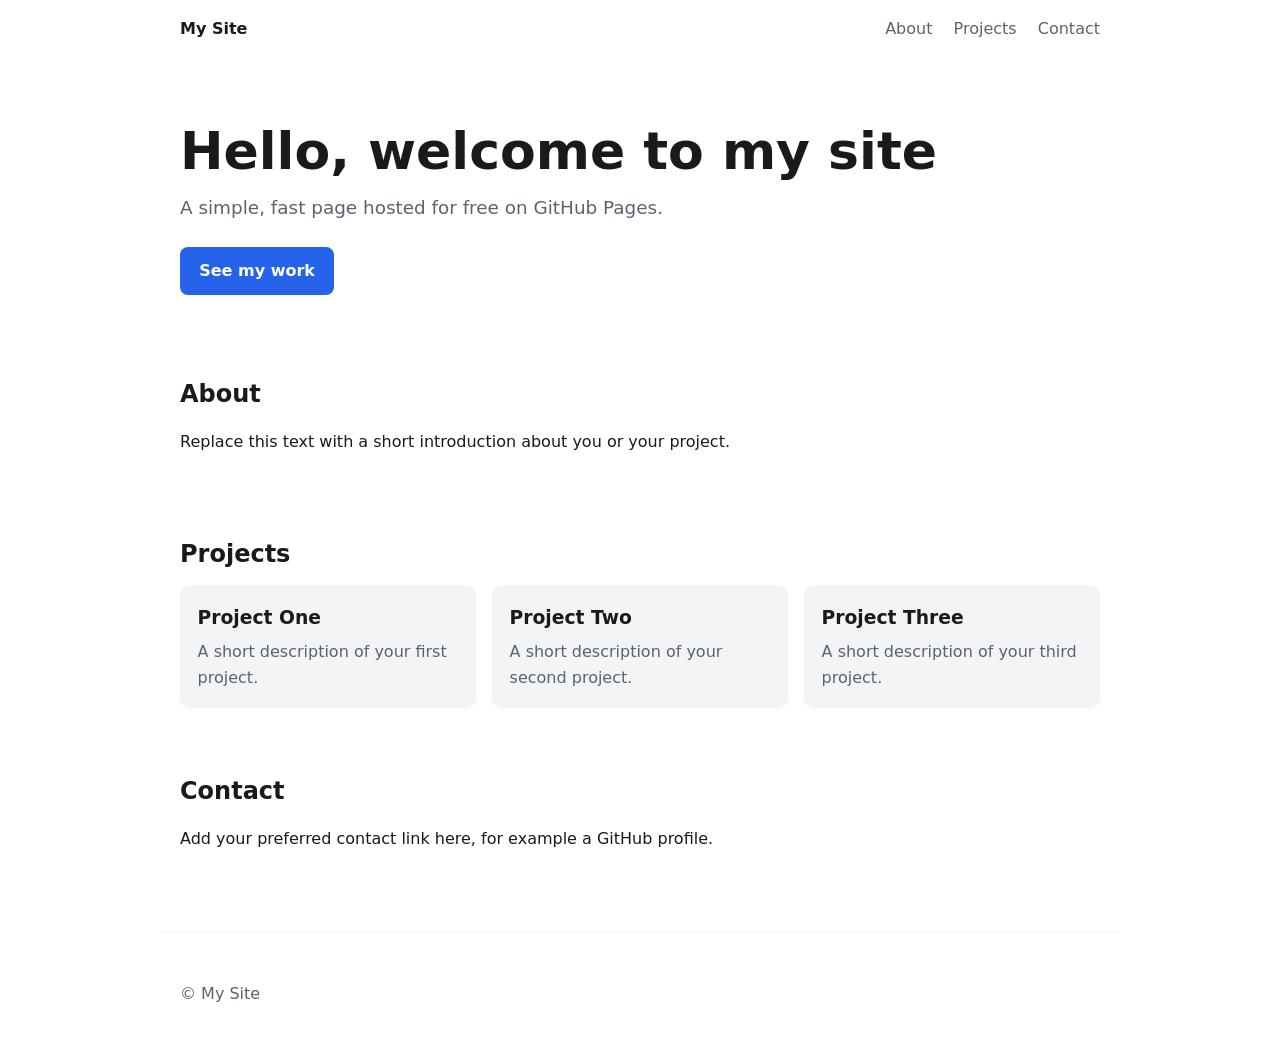
==== index.html @ 2040975a "Add simple static website with GitHub Pages deploy Co-Authored-By: Claude Sonnet 5.5 <noreply@anthro" ====
<!doctype html>
<html lang="en">
<head>
  <meta charset="utf-8">
  <meta name="viewport" content="width=device-width, initial-scale=1">
  <title>My Simple Website</title>
  <meta name="description" content="A simple website hosted on GitHub Pages.">
  <link rel="stylesheet" href="style.css">
</head>
<body>
  <header class="site-header">
    <a class="brand" href="#top">My Site</a>
    <nav>
      <a href="#about">About</a>
      <a href="#projects">Projects</a>
      <a href="#contact">Contact</a>
    </nav>
  </header>

  <main id="top">
    <section class="hero">
      <h1>Hello, welcome to my site</h1>
      <p>A simple, fast page hosted for free on GitHub Pages.</p>
      <a class="button" href="#projects">See my work</a>
    </section>

    <section id="about">
      <h2>About</h2>
      <p>Replace this text with a short introduction about you or your project.</p>
    </section>

    <section id="projects">
      <h2>Projects</h2>
      <div class="cards">
        <article class="card"><h3>Project One</h3><p>A short description of your first project.</p></article>
        <article class="card"><h3>Project Two</h3><p>A short description of your second project.</p></article>
        <article class="card"><h3>Project Three</h3><p>A short description of your third project.</p></article>
      </div>
    </section>

    <section id="contact">
      <h2>Contact</h2>
      <p>Add your preferred contact link here, for example a GitHub profile.</p>
    </section>
  </main>

  <footer class="site-footer">
    <p>&copy; <span id="year"></span> My Site</p>
  </footer>
  <script src="script.js"></script>
</body>
</html>
---- style.css ----
:root {
  --bg: #ffffff; --fg: #1a1a1a; --muted: #5c6370; --accent: #2563eb; --card: #f3f4f6;
}
@media (prefers-color-scheme: dark) {
  :root { --bg: #0f1115; --fg: #e6e6e6; --muted: #9aa3b2; --accent: #60a5fa; --card: #1a1d24; }
}
* { box-sizing: border-box; }
html { scroll-behavior: smooth; }
body {
  margin: 0; background: var(--bg); color: var(--fg);
  font: 16px/1.6 system-ui, -apple-system, "Segoe UI", Roboto, sans-serif;
}
.site-header {
  display: flex; justify-content: space-between; align-items: center;
  padding: 1rem 1.25rem; max-width: 960px; margin: 0 auto;
}
.brand { font-weight: 700; color: var(--fg); text-decoration: none; }
nav a { margin-left: 1rem; color: var(--muted); text-decoration: none; }
nav a:hover { color: var(--accent); }
main, .site-footer { max-width: 960px; margin: 0 auto; padding: 0 1.25rem; }
.hero { padding: 4rem 0 3rem; }
.hero h1 { font-size: clamp(2rem, 6vw, 3.25rem); line-height: 1.15; margin: 0 0 .75rem; }
.hero p { color: var(--muted); font-size: 1.15rem; margin: 0 0 1.5rem; }
.button {
  display: inline-block; background: var(--accent); color: #fff;
  padding: .7rem 1.2rem; border-radius: 8px; text-decoration: none; font-weight: 600;
}
section { padding: 2rem 0; }
h2 { margin: 0 0 .75rem; }
.cards { display: grid; gap: 1rem; grid-template-columns: repeat(auto-fit, minmax(220px, 1fr)); }
.card { background: var(--card); padding: 1.1rem; border-radius: 10px; }
.card h3 { margin: 0 0 .4rem; }
.card p { margin: 0; color: var(--muted); }
.site-footer { padding-top: 2rem; padding-bottom: 2rem; color: var(--muted); border-top: 1px solid var(--card); margin-top: 2rem; }
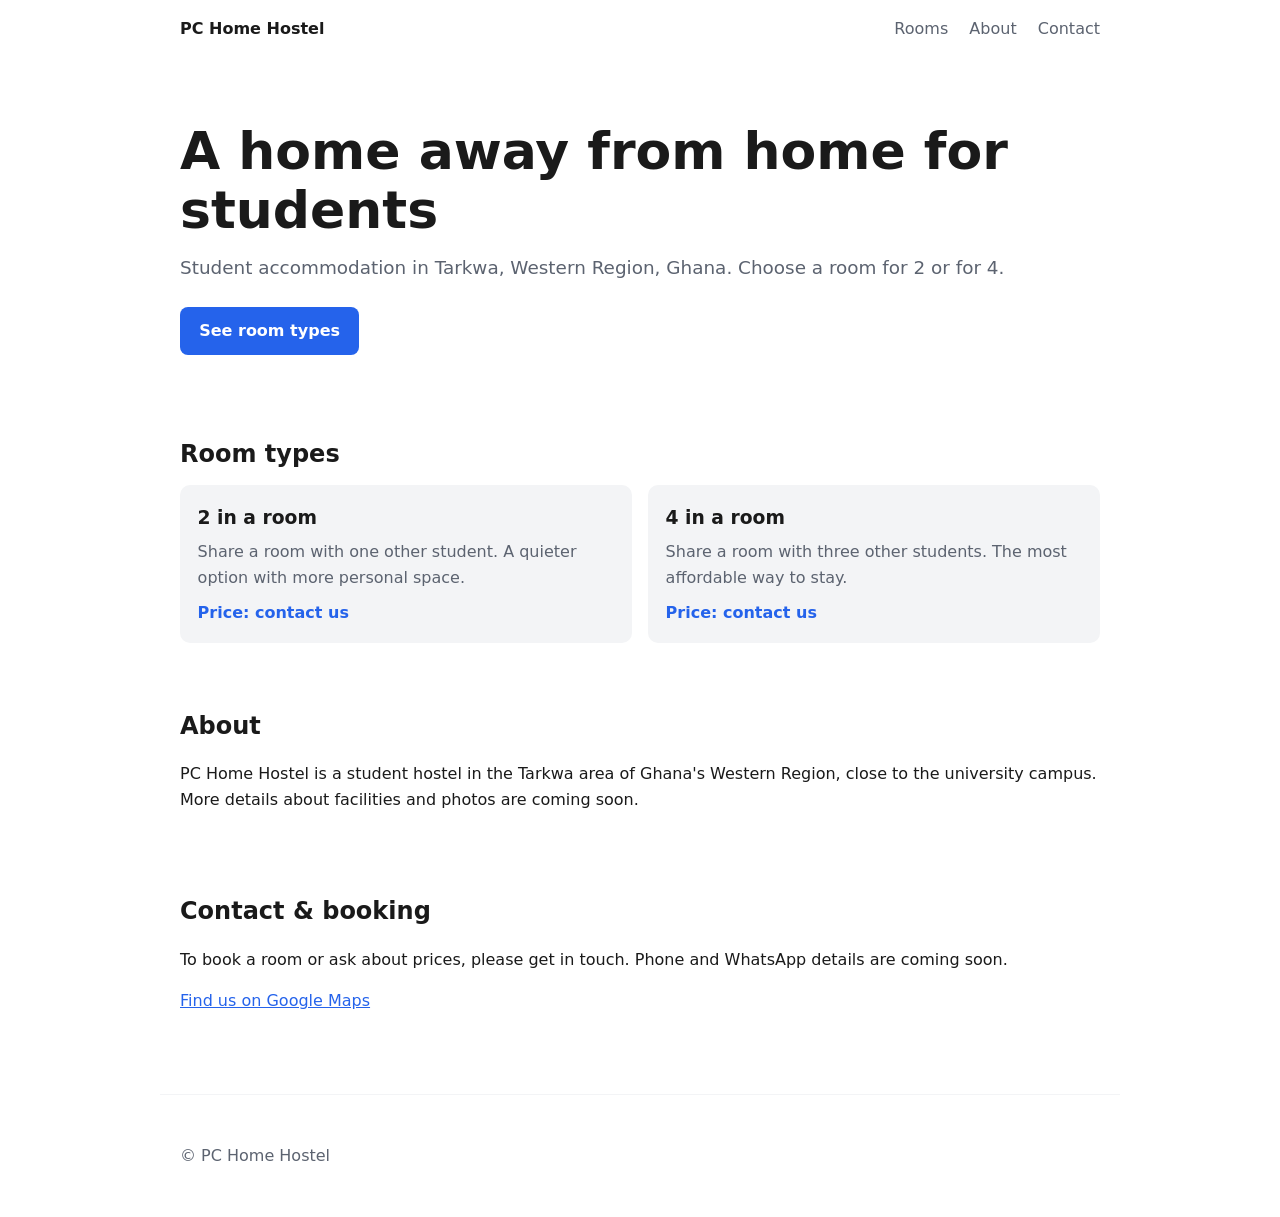
==== commit 671424da: "Make site about PC Home Hostel with 2-in-a-room and 4-in-a-room types Prices and contact details are" ====
--- a/index.html
+++ b/index.html
@@ -3,49 +3,57 @@
 <head>
   <meta charset="utf-8">
   <meta name="viewport" content="width=device-width, initial-scale=1">
-  <title>My Simple Website</title>
-  <meta name="description" content="A simple website hosted on GitHub Pages.">
+  <title>PC Home Hostel | Student Accommodation in Tarkwa</title>
+  <meta name="description" content="PC Home Hostel offers student accommodation in Tarkwa, Western Region, Ghana, with rooms for 2 or 4 students.">
   <link rel="stylesheet" href="style.css">
 </head>
 <body>
   <header class="site-header">
-    <a class="brand" href="#top">My Site</a>
+    <a class="brand" href="#top">PC Home Hostel</a>
     <nav>
+      <a href="#rooms">Rooms</a>
       <a href="#about">About</a>
-      <a href="#projects">Projects</a>
       <a href="#contact">Contact</a>
     </nav>
   </header>
 
   <main id="top">
     <section class="hero">
-      <h1>Hello, welcome to my site</h1>
-      <p>A simple, fast page hosted for free on GitHub Pages.</p>
-      <a class="button" href="#projects">See my work</a>
+      <h1>A home away from home for students</h1>
+      <p>Student accommodation in Tarkwa, Western Region, Ghana. Choose a room for 2 or for 4.</p>
+      <a class="button" href="#rooms">See room types</a>
+    </section>
+
+    <section id="rooms">
+      <h2>Room types</h2>
+      <div class="cards">
+        <article class="card">
+          <h3>2 in a room</h3>
+          <p>Share a room with one other student. A quieter option with more personal space.</p>
+          <p class="price">Price: contact us</p>
+        </article>
+        <article class="card">
+          <h3>4 in a room</h3>
+          <p>Share a room with three other students. The most affordable way to stay.</p>
+          <p class="price">Price: contact us</p>
+        </article>
+      </div>
     </section>
 
     <section id="about">
       <h2>About</h2>
-      <p>Replace this text with a short introduction about you or your project.</p>
-    </section>
-
-    <section id="projects">
-      <h2>Projects</h2>
-      <div class="cards">
-        <article class="card"><h3>Project One</h3><p>A short description of your first project.</p></article>
-        <article class="card"><h3>Project Two</h3><p>A short description of your second project.</p></article>
-        <article class="card"><h3>Project Three</h3><p>A short description of your third project.</p></article>
-      </div>
+      <p>PC Home Hostel is a student hostel in the Tarkwa area of Ghana's Western Region, close to the university campus. More details about facilities and photos are coming soon.</p>
     </section>
 
     <section id="contact">
-      <h2>Contact</h2>
-      <p>Add your preferred contact link here, for example a GitHub profile.</p>
+      <h2>Contact &amp; booking</h2>
+      <p>To book a room or ask about prices, please get in touch. Phone and WhatsApp details are coming soon.</p>
+      <p><a href="https://www.google.com/maps/search/?api=1&amp;query=PC+Home+Hostel+Tarkwa">Find us on Google Maps</a></p>
     </section>
   </main>
 
   <footer class="site-footer">
-    <p>&copy; <span id="year"></span> My Site</p>
+    <p>&copy; <span id="year"></span> PC Home Hostel</p>
   </footer>
   <script src="script.js"></script>
 </body>
--- a/style.css
+++ b/style.css
@@ -32,3 +32,8 @@
 .card h3 { margin: 0 0 .4rem; }
 .card p { margin: 0; color: var(--muted); }
 .site-footer { padding-top: 2rem; padding-bottom: 2rem; color: var(--muted); border-top: 1px solid var(--card); margin-top: 2rem; }
+.price { margin-top: .6rem !important; font-weight: 600; color: var(--accent) !important; }
+a { color: var(--accent); }
+.button, .brand, nav a { color: inherit; }
+.button { color: #fff; }
+nav a { color: var(--muted); }
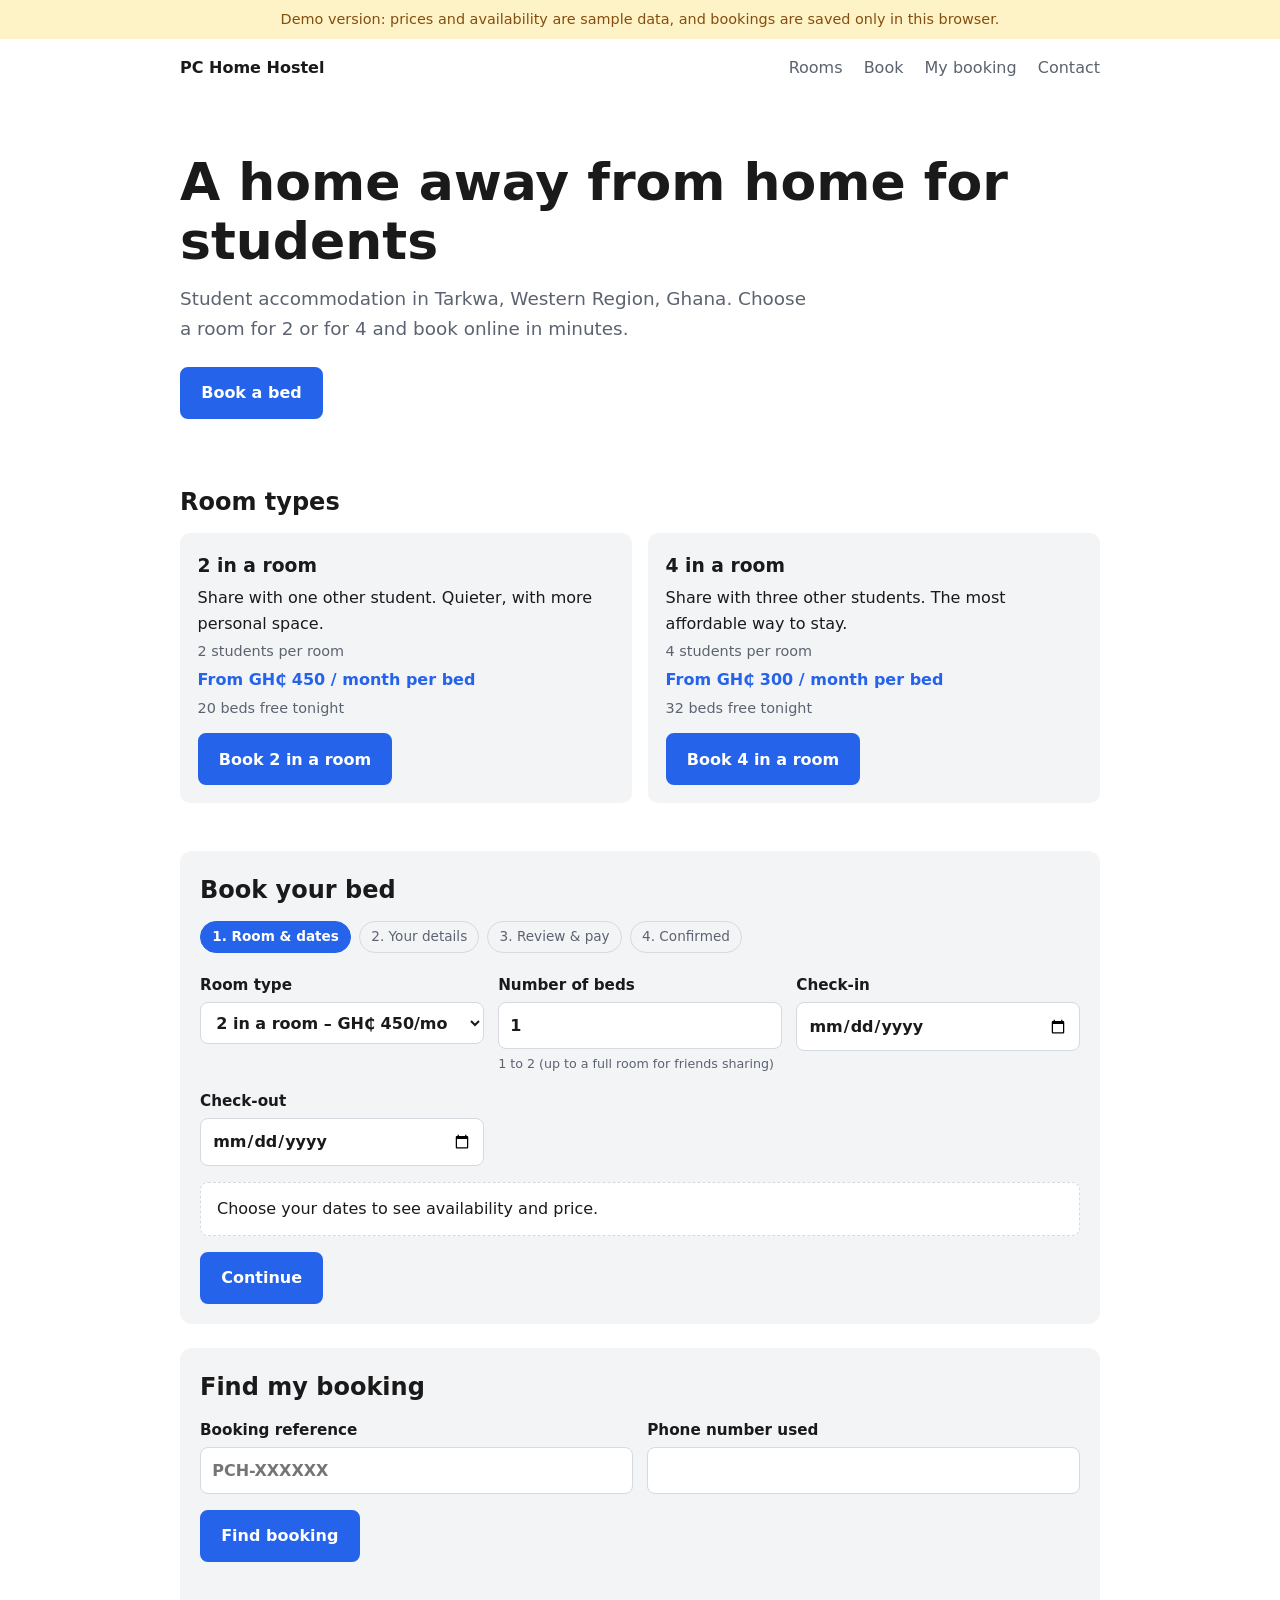
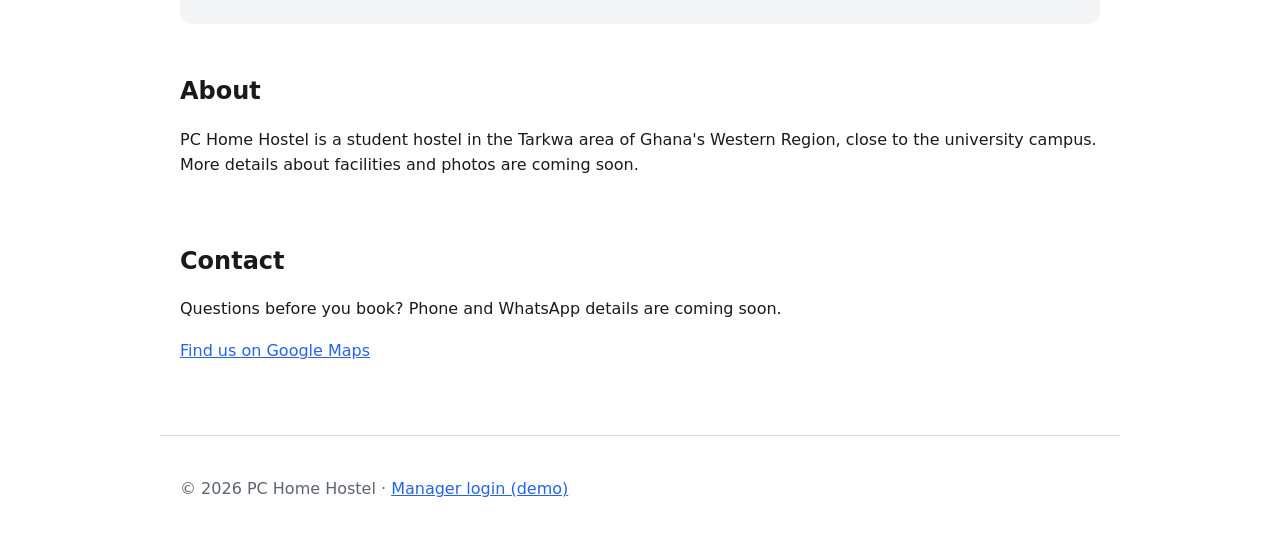
==== commit 07c6a20f: "Add working booking demo: availability, quotes, simulated deposit, lookup and manager page Co-Author" ====
--- a/index.html
+++ b/index.html
@@ -4,15 +4,18 @@
   <meta charset="utf-8">
   <meta name="viewport" content="width=device-width, initial-scale=1">
   <title>PC Home Hostel | Student Accommodation in Tarkwa</title>
-  <meta name="description" content="PC Home Hostel offers student accommodation in Tarkwa, Western Region, Ghana, with rooms for 2 or 4 students.">
+  <meta name="description" content="Book a bed at PC Home Hostel, student accommodation in Tarkwa, Western Region, Ghana. Rooms for 2 or 4 students.">
   <link rel="stylesheet" href="style.css">
 </head>
 <body>
+  <div class="demo-banner" role="note">Demo version: prices and availability are sample data, and bookings are saved only in this browser.</div>
+
   <header class="site-header">
     <a class="brand" href="#top">PC Home Hostel</a>
-    <nav>
+    <nav aria-label="Main">
       <a href="#rooms">Rooms</a>
-      <a href="#about">About</a>
+      <a href="#book">Book</a>
+      <a href="#lookup">My booking</a>
       <a href="#contact">Contact</a>
     </nav>
   </header>
@@ -20,24 +23,116 @@
   <main id="top">
     <section class="hero">
       <h1>A home away from home for students</h1>
-      <p>Student accommodation in Tarkwa, Western Region, Ghana. Choose a room for 2 or for 4.</p>
-      <a class="button" href="#rooms">See room types</a>
+      <p>Student accommodation in Tarkwa, Western Region, Ghana. Choose a room for 2 or for 4 and book online in minutes.</p>
+      <a class="button" href="#book">Book a bed</a>
     </section>
 
     <section id="rooms">
       <h2>Room types</h2>
-      <div class="cards">
-        <article class="card">
-          <h3>2 in a room</h3>
-          <p>Share a room with one other student. A quieter option with more personal space.</p>
-          <p class="price">Price: contact us</p>
-        </article>
-        <article class="card">
-          <h3>4 in a room</h3>
-          <p>Share a room with three other students. The most affordable way to stay.</p>
-          <p class="price">Price: contact us</p>
-        </article>
+      <div class="cards" id="room-cards"></div>
+    </section>
+
+    <section id="book" class="panel">
+      <h2>Book your bed</h2>
+      <ol class="steps" id="steps" aria-label="Booking steps">
+        <li>Room &amp; dates</li><li>Your details</li><li>Review &amp; pay</li><li>Confirmed</li>
+      </ol>
+
+      <!-- Step 1 -->
+      <form id="step1" class="step" novalidate>
+        <div class="grid">
+          <label>Room type
+            <select id="type" required></select>
+          </label>
+          <label>Number of beds
+            <input id="beds" type="number" min="1" max="2" value="1" inputmode="numeric" required>
+            <small id="beds-help"></small>
+          </label>
+          <label>Check-in
+            <input id="checkin" type="date" required>
+          </label>
+          <label>Check-out
+            <input id="checkout" type="date" required>
+          </label>
+        </div>
+        <div id="quote" class="quote" aria-live="polite">Choose your dates to see availability and price.</div>
+        <button class="button" id="to-details" type="submit">Continue</button>
+      </form>
+
+      <!-- Step 2 -->
+      <form id="step2" class="step" hidden novalidate>
+        <div class="grid">
+          <label>Full name
+            <input id="name" type="text" autocomplete="name" required>
+          </label>
+          <label>Phone / WhatsApp
+            <input id="phone" type="tel" autocomplete="tel" placeholder="024 000 0000" required>
+          </label>
+          <label>Email
+            <input id="email" type="email" autocomplete="email" required>
+          </label>
+          <label>Notes (optional)
+            <input id="notes" type="text" maxlength="200" placeholder="Anything we should know?">
+          </label>
+        </div>
+        <p class="error" id="err2" role="alert"></p>
+        <div class="actions">
+          <button class="button ghost" type="button" data-back="1">Back</button>
+          <button class="button" type="submit">Continue</button>
+        </div>
+      </form>
+
+      <!-- Step 3 -->
+      <form id="step3" class="step" hidden novalidate>
+        <div id="review"></div>
+        <fieldset class="pay">
+          <legend>How would you like to secure your bed?</legend>
+          <label class="radio"><input type="radio" name="pay" value="now" checked> Pay the deposit now with mobile money (simulated)</label>
+          <label class="radio"><input type="radio" name="pay" value="later"> Reserve now and pay on arrival</label>
+          <div id="momo" class="grid">
+            <label>Network
+              <select id="network"><option>MTN MoMo</option><option>Telecel Cash</option><option>AirtelTigo Money</option></select>
+            </label>
+            <label>Mobile money number
+              <input id="momo-number" type="tel" placeholder="024 000 0000">
+            </label>
+          </div>
+        </fieldset>
+        <p class="error" id="err3" role="alert"></p>
+        <div class="actions">
+          <button class="button ghost" type="button" data-back="2">Back</button>
+          <button class="button" id="confirm" type="submit">Confirm booking</button>
+        </div>
+      </form>
+
+      <!-- Step 4 -->
+      <div id="step4" class="step" hidden>
+        <h3 id="done-title" tabindex="-1">Booking received</h3>
+        <p class="ref">Your reference: <strong id="done-ref"></strong></p>
+        <div id="done-summary"></div>
+        <p class="note">Keep your reference and phone number. You can look up or cancel your booking below.</p>
+        <div class="actions">
+          <button class="button" type="button" id="print">Print / save</button>
+          <button class="button ghost" type="button" id="again">Make another booking</button>
+        </div>
       </div>
+    </section>
+
+    <section id="lookup" class="panel">
+      <h2>Find my booking</h2>
+      <form id="lookup-form" novalidate>
+        <div class="grid">
+          <label>Booking reference
+            <input id="l-ref" type="text" placeholder="PCH-XXXXXX" autocapitalize="characters" required>
+          </label>
+          <label>Phone number used
+            <input id="l-phone" type="tel" required>
+          </label>
+        </div>
+        <button class="button" type="submit">Find booking</button>
+      </form>
+      <p class="error" id="l-err" role="alert"></p>
+      <div id="l-result"></div>
     </section>
 
     <section id="about">
@@ -46,15 +141,16 @@
     </section>
 
     <section id="contact">
-      <h2>Contact &amp; booking</h2>
-      <p>To book a room or ask about prices, please get in touch. Phone and WhatsApp details are coming soon.</p>
+      <h2>Contact</h2>
+      <p>Questions before you book? Phone and WhatsApp details are coming soon.</p>
       <p><a href="https://www.google.com/maps/search/?api=1&amp;query=PC+Home+Hostel+Tarkwa">Find us on Google Maps</a></p>
     </section>
   </main>
 
   <footer class="site-footer">
-    <p>&copy; <span id="year"></span> PC Home Hostel</p>
+    <p>&copy; <span id="year"></span> PC Home Hostel &middot; <a href="admin.html">Manager login (demo)</a></p>
   </footer>
+  <script src="store.js"></script>
   <script src="script.js"></script>
 </body>
 </html>
--- a/style.css
+++ b/style.css
@@ -1,39 +1,88 @@
 :root {
-  --bg: #ffffff; --fg: #1a1a1a; --muted: #5c6370; --accent: #2563eb; --card: #f3f4f6;
+  --bg: #ffffff; --fg: #1a1a1a; --muted: #5c6370; --accent: #2563eb; --accent-fg: #ffffff; --card: #f3f4f6; --line: #d6d9df;
+  --good: #166534; --good-bg: #dcfce7; --bad: #991b1b; --bad-bg: #fee2e2; --warn: #854d0e; --warn-bg: #fef3c7;
 }
 @media (prefers-color-scheme: dark) {
-  :root { --bg: #0f1115; --fg: #e6e6e6; --muted: #9aa3b2; --accent: #60a5fa; --card: #1a1d24; }
+  :root { --bg: #0f1115; --fg: #e6e6e6; --muted: #9aa3b2; --accent: #60a5fa; --accent-fg: #0b0d12; --card: #1a1d24; --line: #2c313c;
+    --good: #86efac; --good-bg: #12301d; --bad: #fca5a5; --bad-bg: #3a1616; --warn: #fde68a; --warn-bg: #3a2f10; }
 }
 * { box-sizing: border-box; }
+[hidden] { display: none !important; }
 html { scroll-behavior: smooth; }
-body {
-  margin: 0; background: var(--bg); color: var(--fg);
-  font: 16px/1.6 system-ui, -apple-system, "Segoe UI", Roboto, sans-serif;
-}
-.site-header {
-  display: flex; justify-content: space-between; align-items: center;
-  padding: 1rem 1.25rem; max-width: 960px; margin: 0 auto;
-}
+body { margin: 0; background: var(--bg); color: var(--fg); font: 16px/1.6 system-ui, -apple-system, "Segoe UI", Roboto, sans-serif; }
+a { color: var(--accent); }
+:focus-visible { outline: 3px solid var(--accent); outline-offset: 2px; }
+.demo-banner { background: var(--warn-bg); color: var(--warn); text-align: center; padding: .5rem 1rem; font-size: .9rem; }
+.site-header { display: flex; justify-content: space-between; align-items: center; flex-wrap: wrap; gap: .5rem; padding: 1rem 1.25rem; max-width: 960px; margin: 0 auto; }
 .brand { font-weight: 700; color: var(--fg); text-decoration: none; }
 nav a { margin-left: 1rem; color: var(--muted); text-decoration: none; }
 nav a:hover { color: var(--accent); }
 main, .site-footer { max-width: 960px; margin: 0 auto; padding: 0 1.25rem; }
-.hero { padding: 4rem 0 3rem; }
+.hero { padding: 3.5rem 0 2.5rem; }
 .hero h1 { font-size: clamp(2rem, 6vw, 3.25rem); line-height: 1.15; margin: 0 0 .75rem; }
-.hero p { color: var(--muted); font-size: 1.15rem; margin: 0 0 1.5rem; }
-.button {
-  display: inline-block; background: var(--accent); color: #fff;
-  padding: .7rem 1.2rem; border-radius: 8px; text-decoration: none; font-weight: 600;
+.hero p { color: var(--muted); font-size: 1.15rem; margin: 0 0 1.5rem; max-width: 40rem; }
+section { padding: 1.5rem 0; }
+h2 { margin: 0 0 .75rem; }
+.button { display: inline-block; background: var(--accent); color: var(--accent-fg); border: 2px solid var(--accent); padding: .7rem 1.2rem; border-radius: 8px; text-decoration: none; font: inherit; font-weight: 600; cursor: pointer; }
+.button:disabled { opacity: .6; cursor: progress; }
+.button.ghost { background: transparent; color: var(--accent); }
+.button.danger { background: var(--bad-bg); color: var(--bad); border-color: var(--bad); }
+.cards { display: grid; gap: 1rem; grid-template-columns: repeat(auto-fit, minmax(230px, 1fr)); }
+.card { background: var(--card); padding: 1.1rem; border-radius: 10px; display: flex; flex-direction: column; gap: .25rem; align-items: flex-start; }
+.card h3 { margin: 0; }
+.card p { margin: 0; }
+.card .button { margin-top: .6rem; }
+.meta { color: var(--muted); font-size: .9rem; }
+.price { font-weight: 600; color: var(--accent); }
+.big { font-size: 1.6rem; font-weight: 700; }
+.panel { background: var(--card); border-radius: 12px; padding: 1.25rem; margin: 1.5rem 0; }
+.steps { list-style: none; display: flex; gap: .5rem; padding: 0; margin: 0 0 1.25rem; flex-wrap: wrap; counter-reset: s; }
+.steps li { counter-increment: s; font-size: .85rem; color: var(--muted); padding: .25rem .7rem; border: 1px solid var(--line); border-radius: 999px; }
+.steps li::before { content: counter(s) ". "; }
+.steps li.current { color: var(--accent-fg); background: var(--accent); border-color: var(--accent); font-weight: 600; }
+.steps li.done { color: var(--good); border-color: var(--good); }
+.grid { display: grid; gap: .9rem; grid-template-columns: repeat(auto-fit, minmax(220px, 1fr)); margin-bottom: 1rem; }
+label { display: flex; flex-direction: column; gap: .3rem; font-weight: 600; font-size: .95rem; }
+label small { font-weight: 400; color: var(--muted); }
+input, select { font: inherit; font-size: 16px; padding: .6rem .7rem; border: 1px solid var(--line); border-radius: 8px; background: var(--bg); color: var(--fg); width: 100%; }
+fieldset { border: 1px solid var(--line); border-radius: 10px; margin: 1rem 0; padding: .9rem 1rem; }
+legend { font-weight: 600; padding: 0 .4rem; }
+label.radio { flex-direction: row; align-items: center; gap: .6rem; font-weight: 400; padding: .3rem 0; }
+label.radio input { width: auto; }
+.quote { padding: .8rem 1rem; border-radius: 8px; background: var(--bg); border: 1px dashed var(--line); margin-bottom: 1rem; }
+.quote.good { border: 1px solid var(--good); background: var(--good-bg); color: var(--good); }
+.quote.bad { border: 1px solid var(--bad); background: var(--bad-bg); color: var(--bad); }
+.error { color: var(--bad); min-height: 1.4em; margin: .25rem 0 .75rem; font-weight: 600; }
+.actions { display: flex; gap: .75rem; flex-wrap: wrap; }
+.note { color: var(--muted); }
+.ref { font-size: 1.2rem; }
+.ref strong { font-family: ui-monospace, Menlo, Consolas, monospace; letter-spacing: .05em; }
+.summary { display: grid; grid-template-columns: max-content 1fr; gap: .35rem 1.25rem; margin: .75rem 0 1rem; }
+.summary dt { color: var(--muted); }
+.summary dd { margin: 0; font-weight: 600; overflow-wrap: anywhere; }
+#l-result { margin-top: 1rem; }
+.site-footer { padding-top: 1.5rem; padding-bottom: 2rem; color: var(--muted); border-top: 1px solid var(--line); margin-top: 2rem; }
+/* admin */
+.admin-title { margin: .5rem 0 1rem; }
+.stats .card { align-items: flex-start; }
+.toolbar { display: flex; gap: 1rem; align-items: flex-end; flex-wrap: wrap; margin-bottom: 1rem; }
+.toolbar label { min-width: 160px; }
+.table-wrap { overflow-x: auto; }
+table { border-collapse: collapse; width: 100%; font-size: .92rem; }
+th, td { text-align: left; padding: .55rem .6rem; border-bottom: 1px solid var(--line); vertical-align: top; }
+th { color: var(--muted); font-weight: 600; white-space: nowrap; }
+.badge { display: inline-block; padding: .1rem .55rem; border-radius: 999px; font-size: .8rem; font-weight: 700; }
+.badge.confirmed { background: var(--good-bg); color: var(--good); }
+.badge.pending { background: var(--warn-bg); color: var(--warn); }
+.badge.cancelled { background: var(--bad-bg); color: var(--bad); }
+.row-actions { display: flex; gap: .35rem; flex-wrap: wrap; }
+.mini { font: inherit; font-size: .8rem; padding: .25rem .55rem; border-radius: 6px; border: 1px solid var(--line); background: var(--bg); color: var(--fg); cursor: pointer; }
+.mini.danger { color: var(--bad); border-color: var(--bad); }
+.room-set { margin-top: 0; }
+@media (max-width: 640px) {
+  .summary { grid-template-columns: 1fr; gap: 0; } .summary dd { margin-bottom: .5rem; }
+  table, thead, tbody, tr, td { display: block; } thead { position: absolute; left: -9999px; }
+  tr { border: 1px solid var(--line); border-radius: 10px; margin-bottom: .75rem; padding: .4rem .6rem; background: var(--bg); }
+  td { border: 0; padding: .25rem 0; } td::before { content: attr(data-label) ": "; color: var(--muted); font-weight: 600; }
 }
-section { padding: 2rem 0; }
-h2 { margin: 0 0 .75rem; }
-.cards { display: grid; gap: 1rem; grid-template-columns: repeat(auto-fit, minmax(220px, 1fr)); }
-.card { background: var(--card); padding: 1.1rem; border-radius: 10px; }
-.card h3 { margin: 0 0 .4rem; }
-.card p { margin: 0; color: var(--muted); }
-.site-footer { padding-top: 2rem; padding-bottom: 2rem; color: var(--muted); border-top: 1px solid var(--card); margin-top: 2rem; }
-.price { margin-top: .6rem !important; font-weight: 600; color: var(--accent) !important; }
-a { color: var(--accent); }
-.button, .brand, nav a { color: inherit; }
-.button { color: #fff; }
-nav a { color: var(--muted); }
+@media print { .demo-banner, .site-header, .site-footer, .actions, #rooms, #lookup, #about, #contact, .steps, .hero { display: none !important; } }
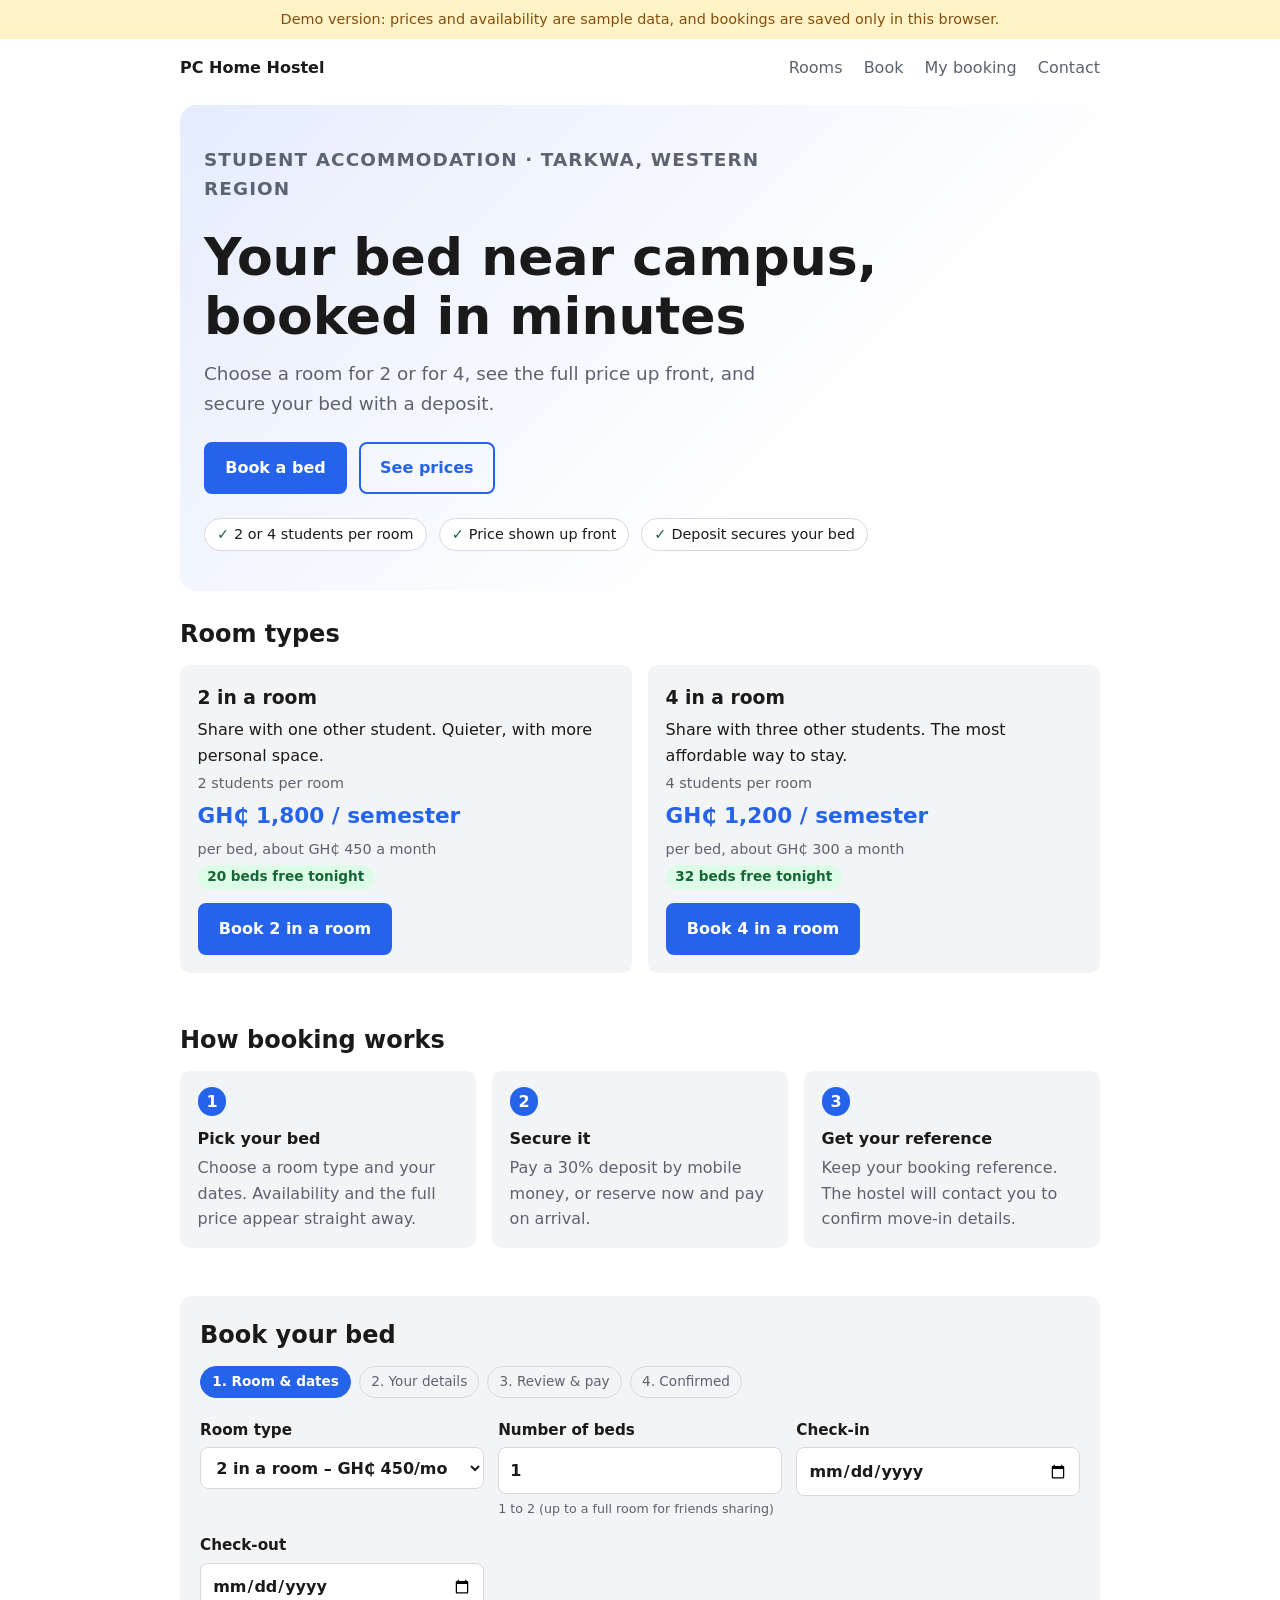
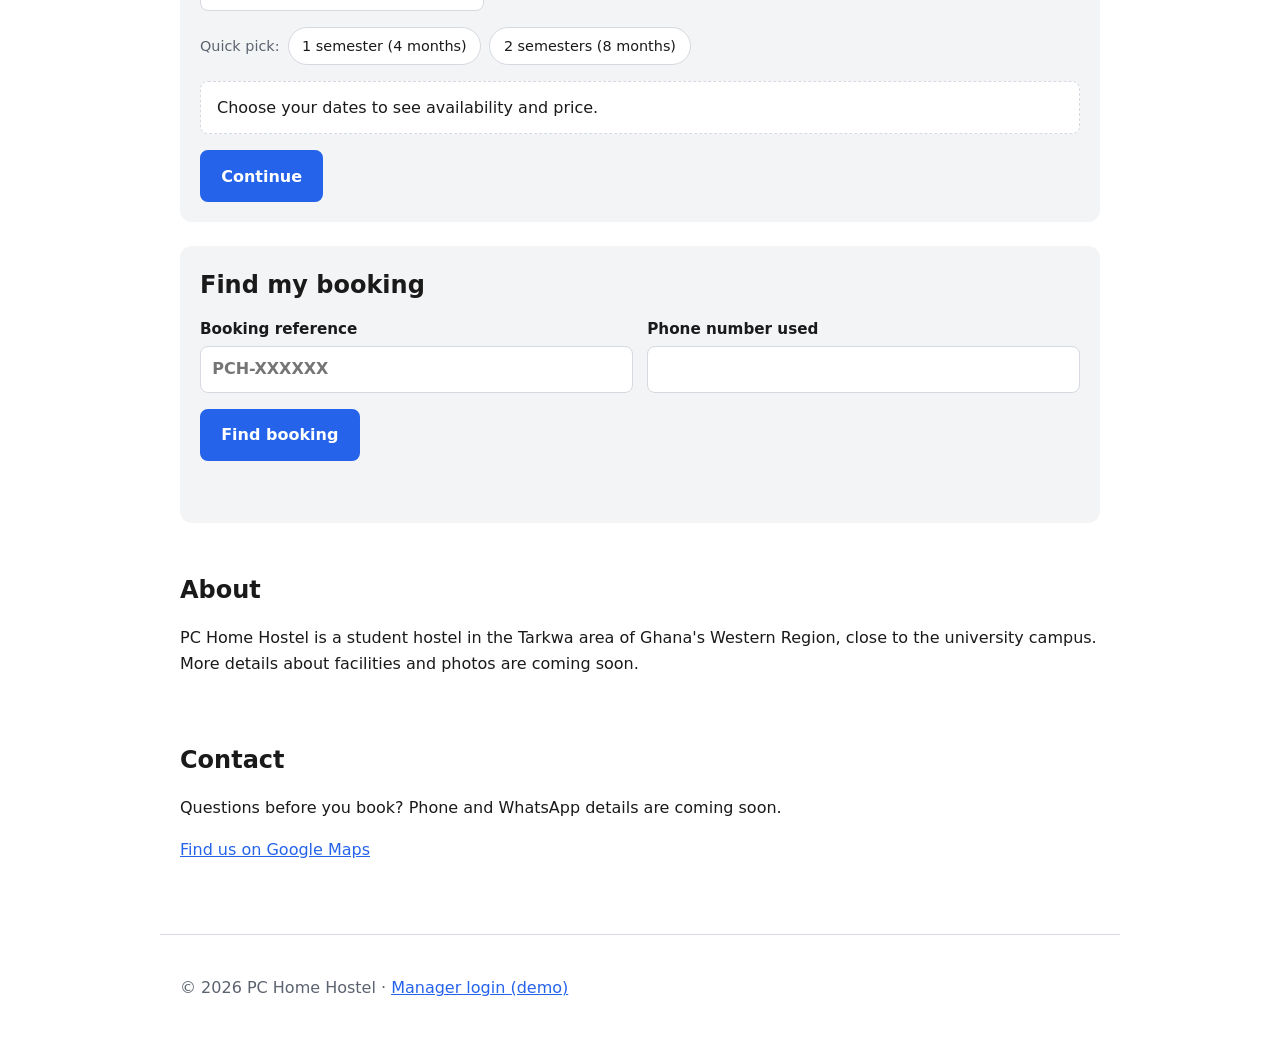
==== commit f3574e7f: "Show per-semester prices, add quick-pick stay lengths, how-it-works section and mobile Book bar Co-A" ====
--- a/index.html
+++ b/index.html
@@ -22,14 +22,32 @@
 
   <main id="top">
     <section class="hero">
-      <h1>A home away from home for students</h1>
-      <p>Student accommodation in Tarkwa, Western Region, Ghana. Choose a room for 2 or for 4 and book online in minutes.</p>
-      <a class="button" href="#book">Book a bed</a>
+      <p class="eyebrow">Student accommodation &middot; Tarkwa, Western Region</p>
+      <h1>Your bed near campus, booked in minutes</h1>
+      <p class="lead">Choose a room for 2 or for 4, see the full price up front, and secure your bed with a deposit.</p>
+      <div class="actions">
+        <a class="button" href="#book">Book a bed</a>
+        <a class="button ghost" href="#rooms">See prices</a>
+      </div>
+      <ul class="facts">
+        <li>2 or 4 students per room</li>
+        <li>Price shown up front</li>
+        <li>Deposit secures your bed</li>
+      </ul>
     </section>
 
     <section id="rooms">
       <h2>Room types</h2>
       <div class="cards" id="room-cards"></div>
+    </section>
+
+    <section id="how">
+      <h2>How booking works</h2>
+      <ol class="how">
+        <li><strong>Pick your bed</strong><span>Choose a room type and your dates. Availability and the full price appear straight away.</span></li>
+        <li><strong>Secure it</strong><span>Pay a 30% deposit by mobile money, or reserve now and pay on arrival.</span></li>
+        <li><strong>Get your reference</strong><span>Keep your booking reference. The hostel will contact you to confirm move-in details.</span></li>
+      </ol>
     </section>
 
     <section id="book" class="panel">
@@ -54,6 +72,11 @@
           <label>Check-out
             <input id="checkout" type="date" required>
           </label>
+        </div>
+        <div class="chips" role="group" aria-label="Quick stay length">
+          <span class="chips-label">Quick pick:</span>
+          <button type="button" class="chip" data-months="4" aria-pressed="false">1 semester (4 months)</button>
+          <button type="button" class="chip" data-months="8" aria-pressed="false">2 semesters (8 months)</button>
         </div>
         <div id="quote" class="quote" aria-live="polite">Choose your dates to see availability and price.</div>
         <button class="button" id="to-details" type="submit">Continue</button>
@@ -150,6 +173,7 @@
   <footer class="site-footer">
     <p>&copy; <span id="year"></span> PC Home Hostel &middot; <a href="admin.html">Manager login (demo)</a></p>
   </footer>
+  <a class="button sticky-cta" id="sticky" href="#book">Book a bed</a>
   <script src="store.js"></script>
   <script src="script.js"></script>
 </body>
--- a/style.css
+++ b/style.css
@@ -86,3 +86,30 @@
   td { border: 0; padding: .25rem 0; } td::before { content: attr(data-label) ": "; color: var(--muted); font-weight: 600; }
 }
 @media print { .demo-banner, .site-header, .site-footer, .actions, #rooms, #lookup, #about, #contact, .steps, .hero { display: none !important; } }
+
+/* design refresh: hero, how-it-works, chips, sticky CTA */
+.hero { background: linear-gradient(135deg, color-mix(in srgb, var(--accent) 12%, var(--bg)), var(--bg) 70%); border-radius: 16px; padding: 2.5rem 1.5rem; margin-top: .5rem; }
+.eyebrow { margin: 0 0 .5rem; font-size: .85rem; font-weight: 700; letter-spacing: .06em; text-transform: uppercase; color: var(--accent); }
+.hero .lead { color: var(--muted); font-size: 1.15rem; margin: 0 0 1.5rem; max-width: 36rem; }
+.facts { list-style: none; display: flex; flex-wrap: wrap; gap: .5rem .75rem; padding: 0; margin: 1.5rem 0 0; }
+.facts li { font-size: .9rem; padding: .25rem .75rem; border: 1px solid var(--line); border-radius: 999px; background: var(--bg); }
+.facts li::before { content: "\2713  "; color: var(--good); font-weight: 700; }
+.pill { display: inline-block; padding: .1rem .6rem; border-radius: 999px; background: var(--good-bg); color: var(--good); font-size: .85rem; font-weight: 600; }
+.card .price { font-size: 1.35rem; }
+.how { list-style: none; counter-reset: h; display: grid; gap: 1rem; grid-template-columns: repeat(auto-fit, minmax(220px, 1fr)); padding: 0; margin: 0; }
+.how li { counter-increment: h; background: var(--card); border-radius: 10px; padding: 1rem 1.1rem; display: flex; flex-direction: column; gap: .25rem; }
+.how li::before { content: counter(h); width: 1.8rem; height: 1.8rem; display: grid; place-items: center; border-radius: 50%; background: var(--accent); color: var(--accent-fg); font-weight: 700; margin-bottom: .35rem; }
+.how span { color: var(--muted); }
+.chips { display: flex; flex-wrap: wrap; align-items: center; gap: .5rem; margin-bottom: 1rem; }
+.chips-label { color: var(--muted); font-size: .9rem; }
+.chip { font: inherit; font-size: .9rem; padding: .4rem .85rem; border-radius: 999px; border: 1px solid var(--line); background: var(--bg); color: var(--fg); cursor: pointer; }
+.chip[aria-pressed="true"] { background: var(--accent); color: var(--accent-fg); border-color: var(--accent); font-weight: 600; }
+.sticky-cta { display: none; }
+@media (max-width: 640px) {
+  body:not(.admin) { padding-bottom: 4.5rem; }
+  .sticky-cta { display: block; position: fixed; left: 1rem; right: 1rem; bottom: 1rem; text-align: center; z-index: 10; box-shadow: 0 6px 20px rgba(0,0,0,.25); transition: opacity .2s, transform .2s; }
+  .sticky-cta.hide { opacity: 0; pointer-events: none; transform: translateY(1rem); }
+  .hero { padding: 1.75rem 1.1rem; }
+}
+@media (prefers-reduced-motion: reduce) { html { scroll-behavior: auto; } .sticky-cta { transition: none; } }
+@media print { .sticky-cta { display: none !important; } }
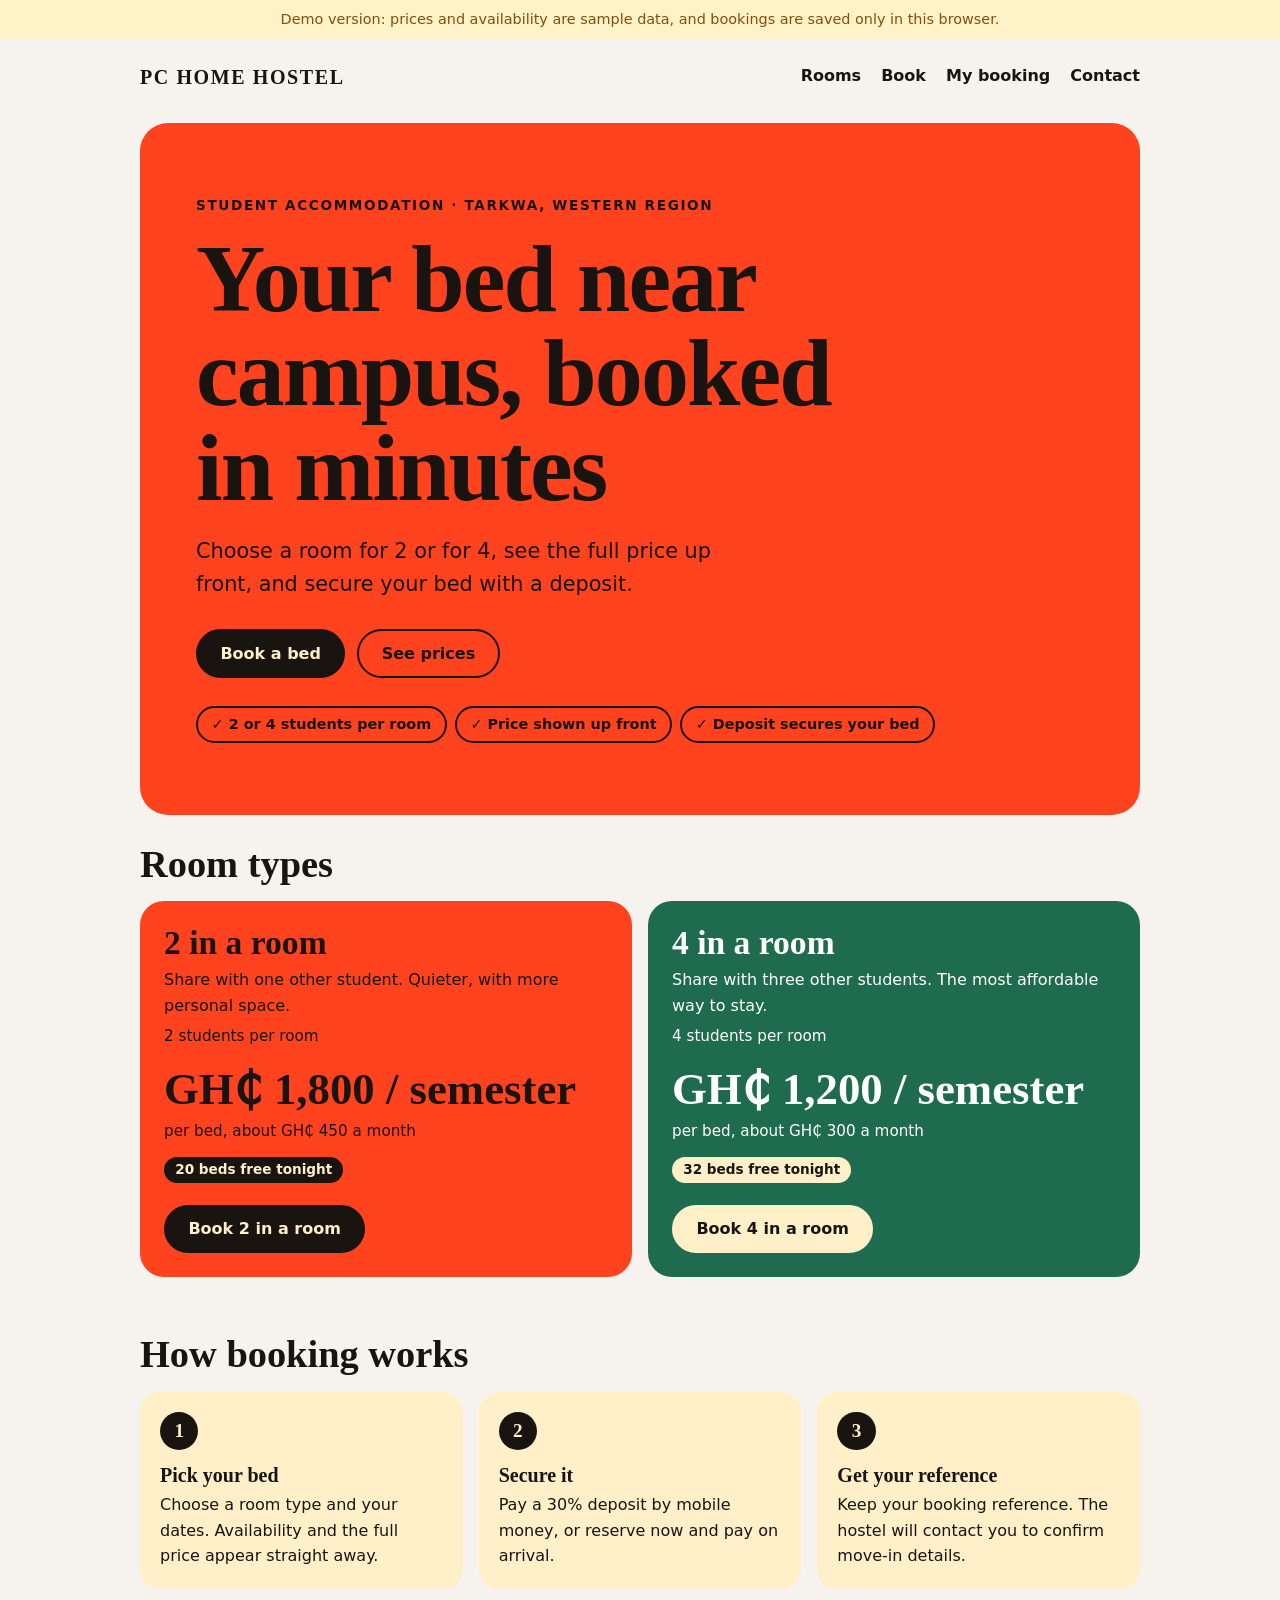
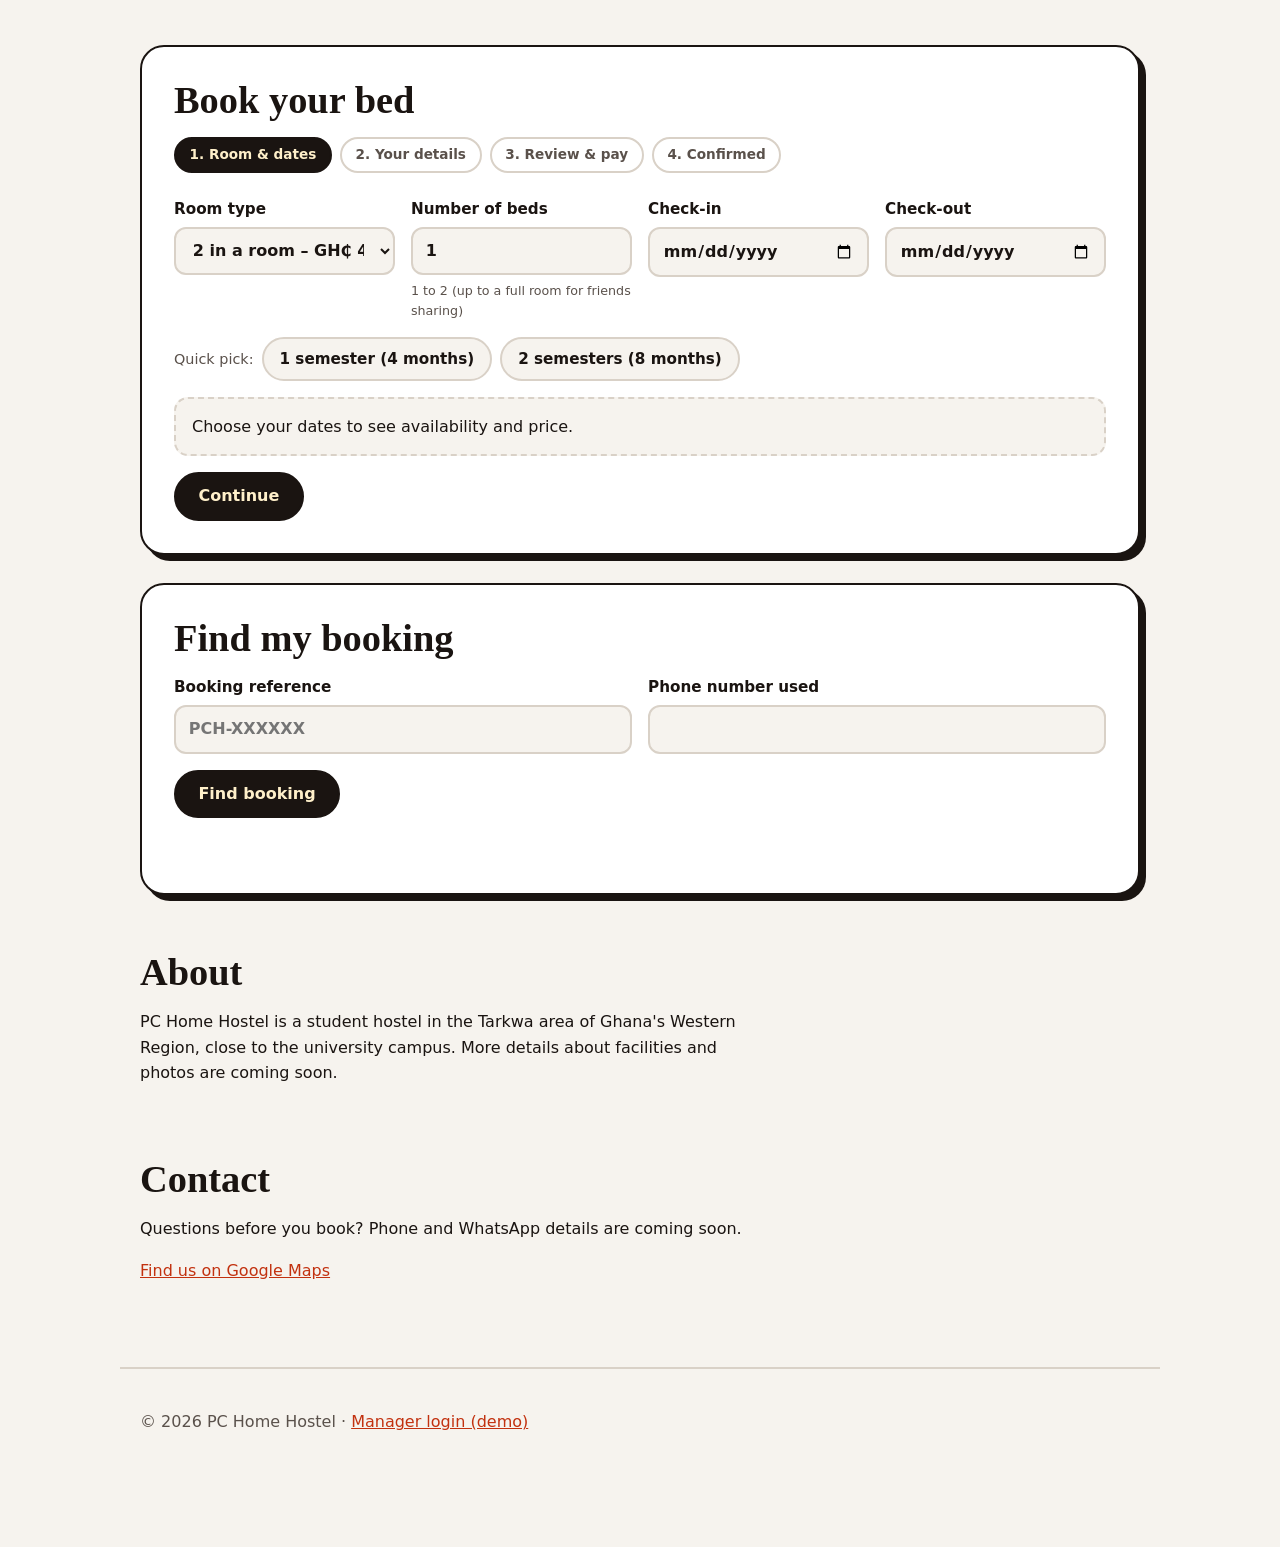
==== commit 12876170: "Redesign: bold colour-block hero and room cards, serif display type, WCAG-checked palette Contrast v" ====
--- a/index.html
+++ b/index.html
@@ -4,6 +4,7 @@
   <meta charset="utf-8">
   <meta name="viewport" content="width=device-width, initial-scale=1">
   <title>PC Home Hostel | Student Accommodation in Tarkwa</title>
+  <meta name="theme-color" content="#FF431E">
   <meta name="description" content="Book a bed at PC Home Hostel, student accommodation in Tarkwa, Western Region, Ghana. Rooms for 2 or 4 students.">
   <link rel="stylesheet" href="style.css">
 </head>
--- a/style.css
+++ b/style.css
@@ -1,115 +1,145 @@
+/* PC Home Hostel: bold colour-block student look.
+   Contrast checked: ink on orange 5.3:1, white on deep orange 5.6:1, white on green 6.4:1. */
 :root {
-  --bg: #ffffff; --fg: #1a1a1a; --muted: #5c6370; --accent: #2563eb; --accent-fg: #ffffff; --card: #f3f4f6; --line: #d6d9df;
-  --good: #166534; --good-bg: #dcfce7; --bad: #991b1b; --bad-bg: #fee2e2; --warn: #854d0e; --warn-bg: #fef3c7;
+  --ink: #1A1411; --cream: #FFF0CA; --orange: #FF431E; --green: #1F6B4F;
+  --bg: #F6F3EE; --fg: #1A1411; --muted: #5A514B; --surface: #FFFFFF; --line: #D9D1C7;
+  --link: #C2310F; --btn-bg: #1A1411; --btn-fg: #FFF0CA;
+  --good: #166534; --good-bg: #DCFCE7; --bad: #991B1B; --bad-bg: #FEE2E2; --warn: #854D0E; --warn-bg: #FEF3C7;
+  --display: "Iowan Old Style", "Palatino Linotype", Palatino, "Book Antiqua", Georgia, serif;
+  --body: system-ui, -apple-system, "Segoe UI", Roboto, sans-serif;
 }
 @media (prefers-color-scheme: dark) {
-  :root { --bg: #0f1115; --fg: #e6e6e6; --muted: #9aa3b2; --accent: #60a5fa; --accent-fg: #0b0d12; --card: #1a1d24; --line: #2c313c;
-    --good: #86efac; --good-bg: #12301d; --bad: #fca5a5; --bad-bg: #3a1616; --warn: #fde68a; --warn-bg: #3a2f10; }
+  :root { --bg: #14110F; --fg: #F3EBDD; --muted: #B8AEA6; --surface: #1F1A17; --line: #3A322D;
+    --link: #FF6A4A; --btn-bg: #FF6A4A; --btn-fg: #14110F;
+    --good: #86EFAC; --good-bg: #12301D; --bad: #FCA5A5; --bad-bg: #3A1616; --warn: #FDE68A; --warn-bg: #3A2F10; }
 }
 * { box-sizing: border-box; }
 [hidden] { display: none !important; }
 html { scroll-behavior: smooth; }
-body { margin: 0; background: var(--bg); color: var(--fg); font: 16px/1.6 system-ui, -apple-system, "Segoe UI", Roboto, sans-serif; }
-a { color: var(--accent); }
-:focus-visible { outline: 3px solid var(--accent); outline-offset: 2px; }
+body { margin: 0; background: var(--bg); color: var(--fg); font: 16px/1.6 var(--body); }
+a { color: var(--link); }
+:focus-visible { outline: 3px solid var(--link); outline-offset: 3px; }
+.hero :focus-visible, #room-cards .card :focus-visible { outline-color: var(--ink); }
+
 .demo-banner { background: var(--warn-bg); color: var(--warn); text-align: center; padding: .5rem 1rem; font-size: .9rem; }
-.site-header { display: flex; justify-content: space-between; align-items: center; flex-wrap: wrap; gap: .5rem; padding: 1rem 1.25rem; max-width: 960px; margin: 0 auto; }
-.brand { font-weight: 700; color: var(--fg); text-decoration: none; }
-nav a { margin-left: 1rem; color: var(--muted); text-decoration: none; }
-nav a:hover { color: var(--accent); }
-main, .site-footer { max-width: 960px; margin: 0 auto; padding: 0 1.25rem; }
-.hero { padding: 3.5rem 0 2.5rem; }
-.hero h1 { font-size: clamp(2rem, 6vw, 3.25rem); line-height: 1.15; margin: 0 0 .75rem; }
-.hero p { color: var(--muted); font-size: 1.15rem; margin: 0 0 1.5rem; max-width: 40rem; }
-section { padding: 1.5rem 0; }
-h2 { margin: 0 0 .75rem; }
-.button { display: inline-block; background: var(--accent); color: var(--accent-fg); border: 2px solid var(--accent); padding: .7rem 1.2rem; border-radius: 8px; text-decoration: none; font: inherit; font-weight: 600; cursor: pointer; }
-.button:disabled { opacity: .6; cursor: progress; }
-.button.ghost { background: transparent; color: var(--accent); }
+.site-header { display: flex; justify-content: space-between; align-items: center; flex-wrap: wrap; gap: .5rem 1rem; padding: 1rem 1.25rem; max-width: 1040px; margin: 0 auto; }
+.brand { font: 700 1.25rem/1 var(--display); letter-spacing: .08em; text-transform: uppercase; color: var(--fg); text-decoration: none; }
+nav { display: flex; flex-wrap: wrap; gap: .25rem 1.25rem; }
+nav a { color: var(--fg); text-decoration: none; padding: .5rem 0; font-weight: 600; border-bottom: 2px solid transparent; }
+nav a:hover { border-bottom-color: var(--link); }
+main, .site-footer { max-width: 1040px; margin: 0 auto; padding: 0 1.25rem; }
+section { padding: 1.75rem 0; }
+h2 { margin: 0 0 1rem; font: 700 clamp(1.7rem, 4.5vw, 2.4rem)/1.1 var(--display); }
+
+/* Buttons */
+.button { display: inline-flex; align-items: center; justify-content: center; min-height: 48px; background: var(--btn-bg); color: var(--btn-fg); border: 2px solid var(--btn-bg); padding: .6rem 1.4rem; border-radius: 999px; text-decoration: none; font: inherit; font-weight: 700; cursor: pointer; transition: transform .15s ease, box-shadow .15s ease; }
+.button:hover { transform: translateY(-2px); box-shadow: 0 6px 0 rgba(0,0,0,.18); }
+.button:active { transform: translateY(0); box-shadow: none; }
+.button:disabled { opacity: .6; cursor: progress; transform: none; box-shadow: none; }
+.button.ghost { background: transparent; color: var(--fg); border-color: var(--fg); }
 .button.danger { background: var(--bad-bg); color: var(--bad); border-color: var(--bad); }
-.cards { display: grid; gap: 1rem; grid-template-columns: repeat(auto-fit, minmax(230px, 1fr)); }
-.card { background: var(--card); padding: 1.1rem; border-radius: 10px; display: flex; flex-direction: column; gap: .25rem; align-items: flex-start; }
-.card h3 { margin: 0; }
-.card p { margin: 0; }
-.card .button { margin-top: .6rem; }
+
+/* Hero: orange colour block, big serif type */
+.hero { background: var(--orange); color: var(--ink); border-radius: 28px; padding: clamp(2rem, 6vw, 4.5rem) clamp(1.25rem, 5vw, 3.5rem); margin-top: .5rem; }
+.eyebrow { margin: 0 0 1rem; font-size: .85rem; font-weight: 800; letter-spacing: .12em; text-transform: uppercase; }
+.hero h1 { font: 700 clamp(2.6rem, 9vw, 6rem)/.98 var(--display); letter-spacing: -.02em; margin: 0 0 1.25rem; max-width: 14ch; }
+.hero .lead { font-size: clamp(1.05rem, 2.4vw, 1.3rem); margin: 0 0 1.75rem; max-width: 34rem; }
+.hero .button { --btn-bg: var(--ink); --btn-fg: var(--cream); }
+.hero .button.ghost { background: transparent; color: var(--ink); border-color: var(--ink); }
+.actions { display: flex; gap: .75rem; flex-wrap: wrap; }
+.facts { list-style: none; display: flex; flex-wrap: wrap; gap: .5rem; padding: 0; margin: 1.75rem 0 0; }
+.facts li { font-size: .9rem; font-weight: 600; padding: .3rem .85rem; border: 2px solid var(--ink); border-radius: 999px; }
+.facts li::before { content: "\2713  "; font-weight: 800; }
+
+/* Room cards: colour blocks */
+.cards { display: grid; gap: 1rem; grid-template-columns: repeat(auto-fit, minmax(260px, 1fr)); }
+#room-cards .card { border-radius: 24px; padding: 1.5rem; display: flex; flex-direction: column; align-items: flex-start; gap: .35rem; min-height: 270px; }
+#room-cards .card:nth-child(odd) { background: var(--orange); color: var(--ink); --btn-bg: var(--ink); --btn-fg: var(--cream); }
+#room-cards .card:nth-child(even) { background: var(--green); color: #fff; --btn-bg: var(--cream); --btn-fg: var(--ink); }
+#room-cards .card h3 { margin: 0; font: 700 clamp(1.6rem, 4vw, 2.1rem)/1.1 var(--display); }
+#room-cards .card p { margin: 0; }
+#room-cards .card .price { font: 700 clamp(2rem, 6vw, 2.8rem)/1.05 var(--display); margin-top: .75rem; }
+#room-cards .card .meta { font-size: .95rem; color: inherit; }
+#room-cards .card .button { margin-top: auto; }
+#room-cards .card .pill { background: var(--ink); color: var(--cream); margin: .5rem 0 1rem; }
+#room-cards .card:nth-child(even) .pill { background: var(--cream); color: var(--ink); }
+.pill { display: inline-block; padding: .15rem .7rem; border-radius: 999px; background: var(--good-bg); color: var(--good); font-size: .85rem; font-weight: 700; }
 .meta { color: var(--muted); font-size: .9rem; }
-.price { font-weight: 600; color: var(--accent); }
-.big { font-size: 1.6rem; font-weight: 700; }
-.panel { background: var(--card); border-radius: 12px; padding: 1.25rem; margin: 1.5rem 0; }
-.steps { list-style: none; display: flex; gap: .5rem; padding: 0; margin: 0 0 1.25rem; flex-wrap: wrap; counter-reset: s; }
-.steps li { counter-increment: s; font-size: .85rem; color: var(--muted); padding: .25rem .7rem; border: 1px solid var(--line); border-radius: 999px; }
+.note { color: var(--muted); }
+
+/* How it works */
+.how { list-style: none; counter-reset: h; display: grid; gap: 1rem; grid-template-columns: repeat(auto-fit, minmax(220px, 1fr)); padding: 0; margin: 0; }
+.how li { counter-increment: h; background: var(--cream); color: var(--ink); border-radius: 20px; padding: 1.25rem; display: flex; flex-direction: column; gap: .35rem; }
+.how li::before { content: counter(h); width: 2.4rem; height: 2.4rem; display: grid; place-items: center; border-radius: 50%; background: var(--ink); color: var(--cream); font: 700 1.2rem var(--display); margin-bottom: .5rem; }
+.how strong { font: 700 1.25rem var(--display); }
+
+/* Panels, steps, forms */
+.panel { background: var(--surface); border: 2px solid var(--fg); border-radius: 24px; padding: clamp(1.1rem, 4vw, 2rem); margin: 1.75rem 0; box-shadow: 6px 6px 0 var(--fg); }
+.steps { list-style: none; display: flex; gap: .5rem; padding: 0; margin: 0 0 1.5rem; flex-wrap: wrap; counter-reset: s; }
+.steps li { counter-increment: s; font-size: .85rem; font-weight: 600; color: var(--muted); padding: .3rem .85rem; border: 2px solid var(--line); border-radius: 999px; }
 .steps li::before { content: counter(s) ". "; }
-.steps li.current { color: var(--accent-fg); background: var(--accent); border-color: var(--accent); font-weight: 600; }
+.steps li.current { color: var(--btn-fg); background: var(--btn-bg); border-color: var(--btn-bg); }
 .steps li.done { color: var(--good); border-color: var(--good); }
-.grid { display: grid; gap: .9rem; grid-template-columns: repeat(auto-fit, minmax(220px, 1fr)); margin-bottom: 1rem; }
-label { display: flex; flex-direction: column; gap: .3rem; font-weight: 600; font-size: .95rem; }
+.grid { display: grid; gap: 1rem; grid-template-columns: repeat(auto-fit, minmax(220px, 1fr)); margin-bottom: 1rem; }
+label { display: flex; flex-direction: column; gap: .35rem; font-weight: 700; font-size: .95rem; }
 label small { font-weight: 400; color: var(--muted); }
-input, select { font: inherit; font-size: 16px; padding: .6rem .7rem; border: 1px solid var(--line); border-radius: 8px; background: var(--bg); color: var(--fg); width: 100%; }
-fieldset { border: 1px solid var(--line); border-radius: 10px; margin: 1rem 0; padding: .9rem 1rem; }
-legend { font-weight: 600; padding: 0 .4rem; }
-label.radio { flex-direction: row; align-items: center; gap: .6rem; font-weight: 400; padding: .3rem 0; }
-label.radio input { width: auto; }
-.quote { padding: .8rem 1rem; border-radius: 8px; background: var(--bg); border: 1px dashed var(--line); margin-bottom: 1rem; }
-.quote.good { border: 1px solid var(--good); background: var(--good-bg); color: var(--good); }
-.quote.bad { border: 1px solid var(--bad); background: var(--bad-bg); color: var(--bad); }
-.error { color: var(--bad); min-height: 1.4em; margin: .25rem 0 .75rem; font-weight: 600; }
-.actions { display: flex; gap: .75rem; flex-wrap: wrap; }
-.note { color: var(--muted); }
+input, select { font: inherit; font-size: 16px; min-height: 48px; padding: .6rem .8rem; border: 2px solid var(--line); border-radius: 12px; background: var(--bg); color: var(--fg); width: 100%; }
+input:hover, select:hover { border-color: var(--muted); }
+fieldset { border: 2px solid var(--line); border-radius: 16px; margin: 1rem 0; padding: .9rem 1rem; }
+legend { font-weight: 700; padding: 0 .4rem; }
+label.radio { flex-direction: row; align-items: center; gap: .7rem; font-weight: 500; min-height: 44px; }
+label.radio input { width: 1.25rem; min-height: 0; height: 1.25rem; accent-color: var(--link); }
+.chips { display: flex; flex-wrap: wrap; align-items: center; gap: .5rem; margin-bottom: 1rem; }
+.chips-label { color: var(--muted); font-size: .9rem; }
+.chip { font: inherit; font-size: .95rem; font-weight: 600; min-height: 44px; padding: .45rem 1rem; border-radius: 999px; border: 2px solid var(--line); background: var(--bg); color: var(--fg); cursor: pointer; }
+.chip:hover { border-color: var(--fg); }
+.chip[aria-pressed="true"] { background: var(--btn-bg); color: var(--btn-fg); border-color: var(--btn-bg); }
+.quote { padding: .9rem 1rem; border-radius: 14px; background: var(--bg); border: 2px dashed var(--line); margin-bottom: 1rem; }
+.quote.good { border: 2px solid var(--good); background: var(--good-bg); color: var(--good); }
+.quote.bad { border: 2px solid var(--bad); background: var(--bad-bg); color: var(--bad); }
+.error { color: var(--bad); min-height: 1.4em; margin: .25rem 0 .75rem; font-weight: 700; }
 .ref { font-size: 1.2rem; }
-.ref strong { font-family: ui-monospace, Menlo, Consolas, monospace; letter-spacing: .05em; }
-.summary { display: grid; grid-template-columns: max-content 1fr; gap: .35rem 1.25rem; margin: .75rem 0 1rem; }
+.ref strong { font-family: ui-monospace, Menlo, Consolas, monospace; letter-spacing: .05em; background: var(--cream); color: var(--ink); padding: .15rem .6rem; border-radius: 8px; }
+.summary { display: grid; grid-template-columns: max-content 1fr; gap: .4rem 1.5rem; margin: .75rem 0 1rem; }
 .summary dt { color: var(--muted); }
-.summary dd { margin: 0; font-weight: 600; overflow-wrap: anywhere; }
+.summary dd { margin: 0; font-weight: 700; overflow-wrap: anywhere; }
 #l-result { margin-top: 1rem; }
-.site-footer { padding-top: 1.5rem; padding-bottom: 2rem; color: var(--muted); border-top: 1px solid var(--line); margin-top: 2rem; }
-/* admin */
-.admin-title { margin: .5rem 0 1rem; }
-.stats .card { align-items: flex-start; }
+#about p, #contact p { max-width: 38rem; }
+.site-footer { padding-top: 1.5rem; padding-bottom: 6rem; color: var(--muted); border-top: 2px solid var(--line); margin-top: 2.5rem; }
+
+/* Mobile "Book a bed" bar */
+.sticky-cta { display: none; }
+@media (max-width: 640px) {
+  .sticky-cta { display: flex; position: fixed; left: 1rem; right: 1rem; bottom: 1rem; z-index: 10; box-shadow: 0 8px 24px rgba(0,0,0,.3); transition: opacity .2s, transform .2s; }
+  .sticky-cta.hide { opacity: 0; pointer-events: none; transform: translateY(1rem); }
+  .summary { grid-template-columns: 1fr; gap: 0; } .summary dd { margin-bottom: .6rem; }
+  .panel { box-shadow: 4px 4px 0 var(--fg); }
+}
+
+/* Admin */
+.admin-title { margin: .5rem 0 1rem; font: 700 2rem var(--display); }
+.stats .card { background: var(--surface); border: 2px solid var(--line); border-radius: 16px; padding: 1rem; display: flex; flex-direction: column; gap: .2rem; align-items: flex-start; }
+.stats .card p { margin: 0; } .big { font: 700 1.7rem var(--display); }
 .toolbar { display: flex; gap: 1rem; align-items: flex-end; flex-wrap: wrap; margin-bottom: 1rem; }
 .toolbar label { min-width: 160px; }
 .table-wrap { overflow-x: auto; }
 table { border-collapse: collapse; width: 100%; font-size: .92rem; }
-th, td { text-align: left; padding: .55rem .6rem; border-bottom: 1px solid var(--line); vertical-align: top; }
-th { color: var(--muted); font-weight: 600; white-space: nowrap; }
-.badge { display: inline-block; padding: .1rem .55rem; border-radius: 999px; font-size: .8rem; font-weight: 700; }
+th, td { text-align: left; padding: .6rem; border-bottom: 1px solid var(--line); vertical-align: top; }
+th { color: var(--muted); font-weight: 700; white-space: nowrap; }
+.badge { display: inline-block; padding: .1rem .6rem; border-radius: 999px; font-size: .8rem; font-weight: 700; }
 .badge.confirmed { background: var(--good-bg); color: var(--good); }
 .badge.pending { background: var(--warn-bg); color: var(--warn); }
 .badge.cancelled { background: var(--bad-bg); color: var(--bad); }
-.row-actions { display: flex; gap: .35rem; flex-wrap: wrap; }
-.mini { font: inherit; font-size: .8rem; padding: .25rem .55rem; border-radius: 6px; border: 1px solid var(--line); background: var(--bg); color: var(--fg); cursor: pointer; }
+.row-actions { display: flex; gap: .4rem; flex-wrap: wrap; }
+.mini { font: inherit; font-size: .85rem; font-weight: 600; min-height: 36px; padding: .3rem .7rem; border-radius: 8px; border: 2px solid var(--line); background: var(--bg); color: var(--fg); cursor: pointer; }
+.mini:hover { border-color: var(--fg); }
 .mini.danger { color: var(--bad); border-color: var(--bad); }
+@media (pointer: coarse) { .mini { min-height: 44px; } }
 .room-set { margin-top: 0; }
 @media (max-width: 640px) {
-  .summary { grid-template-columns: 1fr; gap: 0; } .summary dd { margin-bottom: .5rem; }
   table, thead, tbody, tr, td { display: block; } thead { position: absolute; left: -9999px; }
-  tr { border: 1px solid var(--line); border-radius: 10px; margin-bottom: .75rem; padding: .4rem .6rem; background: var(--bg); }
-  td { border: 0; padding: .25rem 0; } td::before { content: attr(data-label) ": "; color: var(--muted); font-weight: 600; }
+  tr { border: 2px solid var(--line); border-radius: 14px; margin-bottom: .75rem; padding: .4rem .7rem; background: var(--bg); }
+  td { border: 0; padding: .25rem 0; } td::before { content: attr(data-label) ": "; color: var(--muted); font-weight: 700; }
 }
-@media print { .demo-banner, .site-header, .site-footer, .actions, #rooms, #lookup, #about, #contact, .steps, .hero { display: none !important; } }
-
-/* design refresh: hero, how-it-works, chips, sticky CTA */
-.hero { background: linear-gradient(135deg, color-mix(in srgb, var(--accent) 12%, var(--bg)), var(--bg) 70%); border-radius: 16px; padding: 2.5rem 1.5rem; margin-top: .5rem; }
-.eyebrow { margin: 0 0 .5rem; font-size: .85rem; font-weight: 700; letter-spacing: .06em; text-transform: uppercase; color: var(--accent); }
-.hero .lead { color: var(--muted); font-size: 1.15rem; margin: 0 0 1.5rem; max-width: 36rem; }
-.facts { list-style: none; display: flex; flex-wrap: wrap; gap: .5rem .75rem; padding: 0; margin: 1.5rem 0 0; }
-.facts li { font-size: .9rem; padding: .25rem .75rem; border: 1px solid var(--line); border-radius: 999px; background: var(--bg); }
-.facts li::before { content: "\2713  "; color: var(--good); font-weight: 700; }
-.pill { display: inline-block; padding: .1rem .6rem; border-radius: 999px; background: var(--good-bg); color: var(--good); font-size: .85rem; font-weight: 600; }
-.card .price { font-size: 1.35rem; }
-.how { list-style: none; counter-reset: h; display: grid; gap: 1rem; grid-template-columns: repeat(auto-fit, minmax(220px, 1fr)); padding: 0; margin: 0; }
-.how li { counter-increment: h; background: var(--card); border-radius: 10px; padding: 1rem 1.1rem; display: flex; flex-direction: column; gap: .25rem; }
-.how li::before { content: counter(h); width: 1.8rem; height: 1.8rem; display: grid; place-items: center; border-radius: 50%; background: var(--accent); color: var(--accent-fg); font-weight: 700; margin-bottom: .35rem; }
-.how span { color: var(--muted); }
-.chips { display: flex; flex-wrap: wrap; align-items: center; gap: .5rem; margin-bottom: 1rem; }
-.chips-label { color: var(--muted); font-size: .9rem; }
-.chip { font: inherit; font-size: .9rem; padding: .4rem .85rem; border-radius: 999px; border: 1px solid var(--line); background: var(--bg); color: var(--fg); cursor: pointer; }
-.chip[aria-pressed="true"] { background: var(--accent); color: var(--accent-fg); border-color: var(--accent); font-weight: 600; }
-.sticky-cta { display: none; }
-@media (max-width: 640px) {
-  body:not(.admin) { padding-bottom: 4.5rem; }
-  .sticky-cta { display: block; position: fixed; left: 1rem; right: 1rem; bottom: 1rem; text-align: center; z-index: 10; box-shadow: 0 6px 20px rgba(0,0,0,.25); transition: opacity .2s, transform .2s; }
-  .sticky-cta.hide { opacity: 0; pointer-events: none; transform: translateY(1rem); }
-  .hero { padding: 1.75rem 1.1rem; }
-}
-@media (prefers-reduced-motion: reduce) { html { scroll-behavior: auto; } .sticky-cta { transition: none; } }
-@media print { .sticky-cta { display: none !important; } }
+@media (prefers-reduced-motion: reduce) { html { scroll-behavior: auto; } .button, .sticky-cta { transition: none; } .button:hover { transform: none; box-shadow: none; } }
+@media print { .demo-banner, .site-header, .site-footer, .actions, #rooms, #how, #lookup, #about, #contact, .steps, .hero, .sticky-cta { display: none !important; } .panel { box-shadow: none; } }
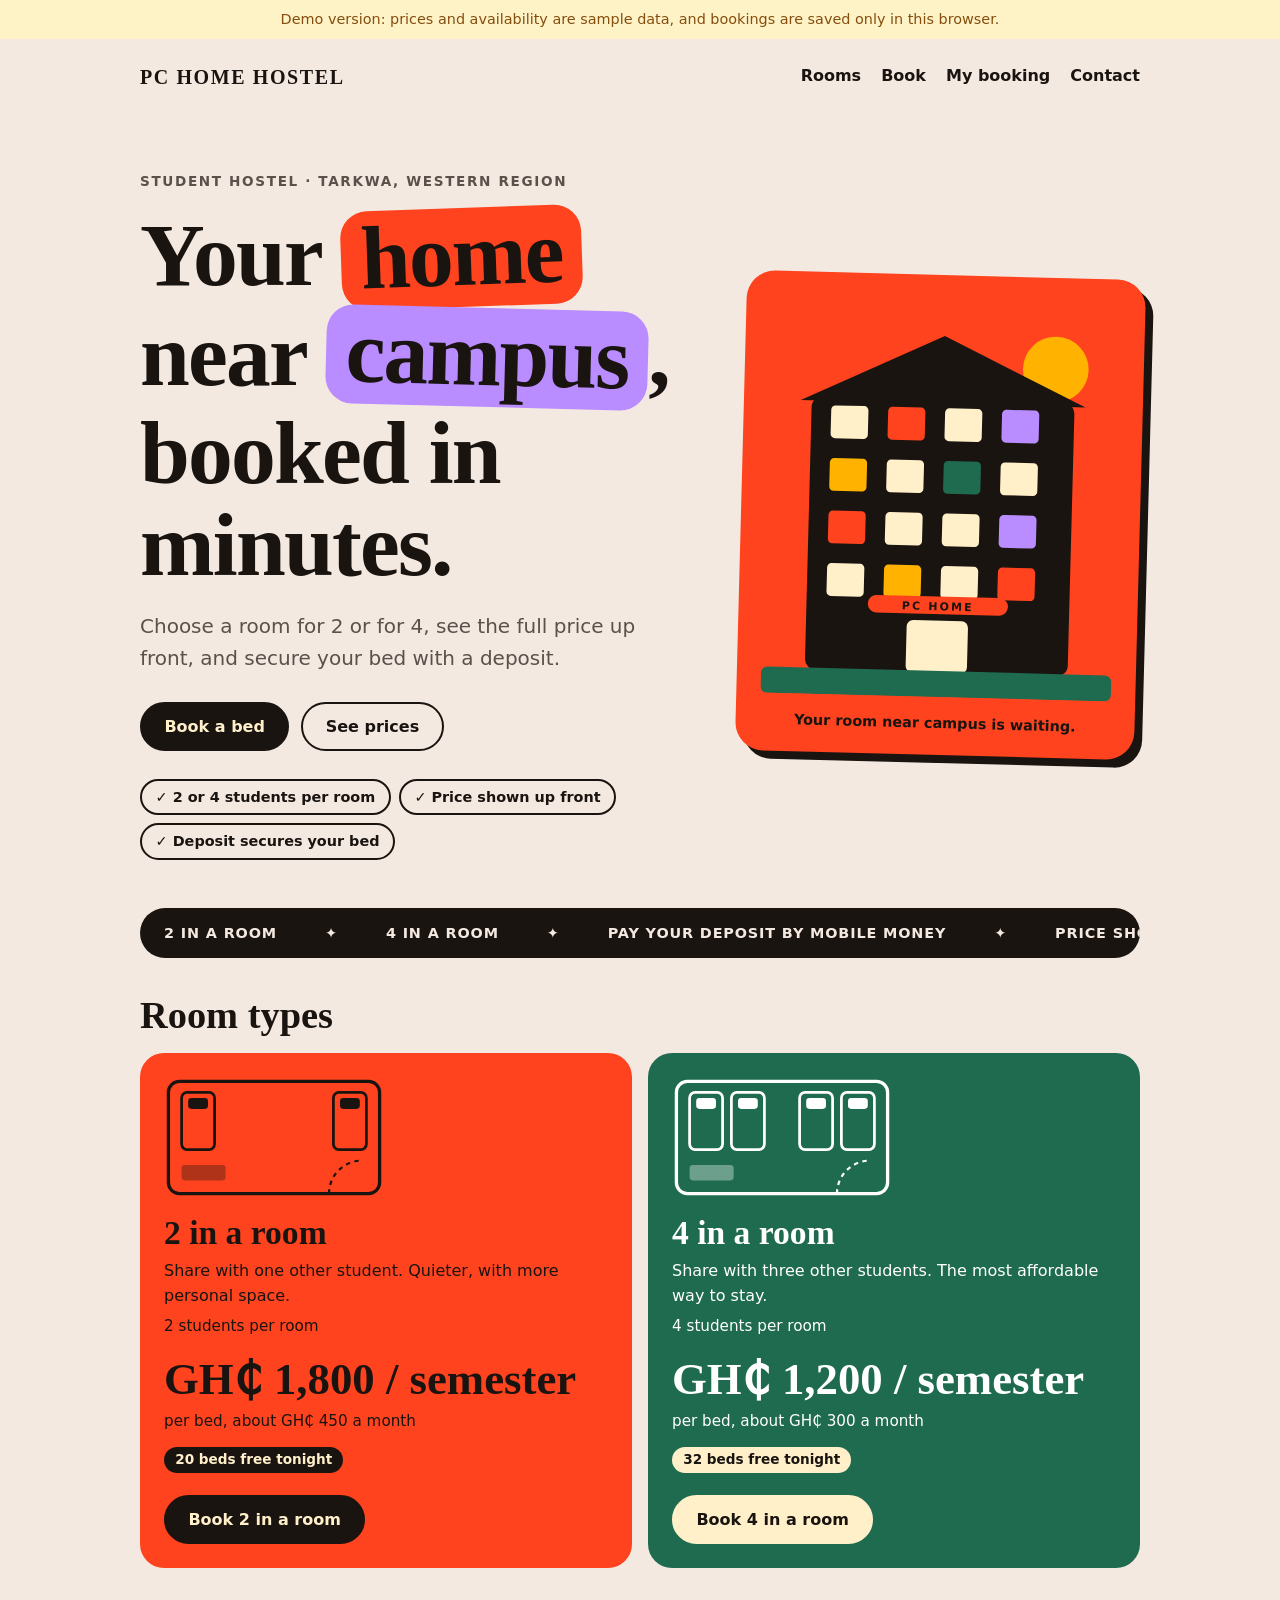
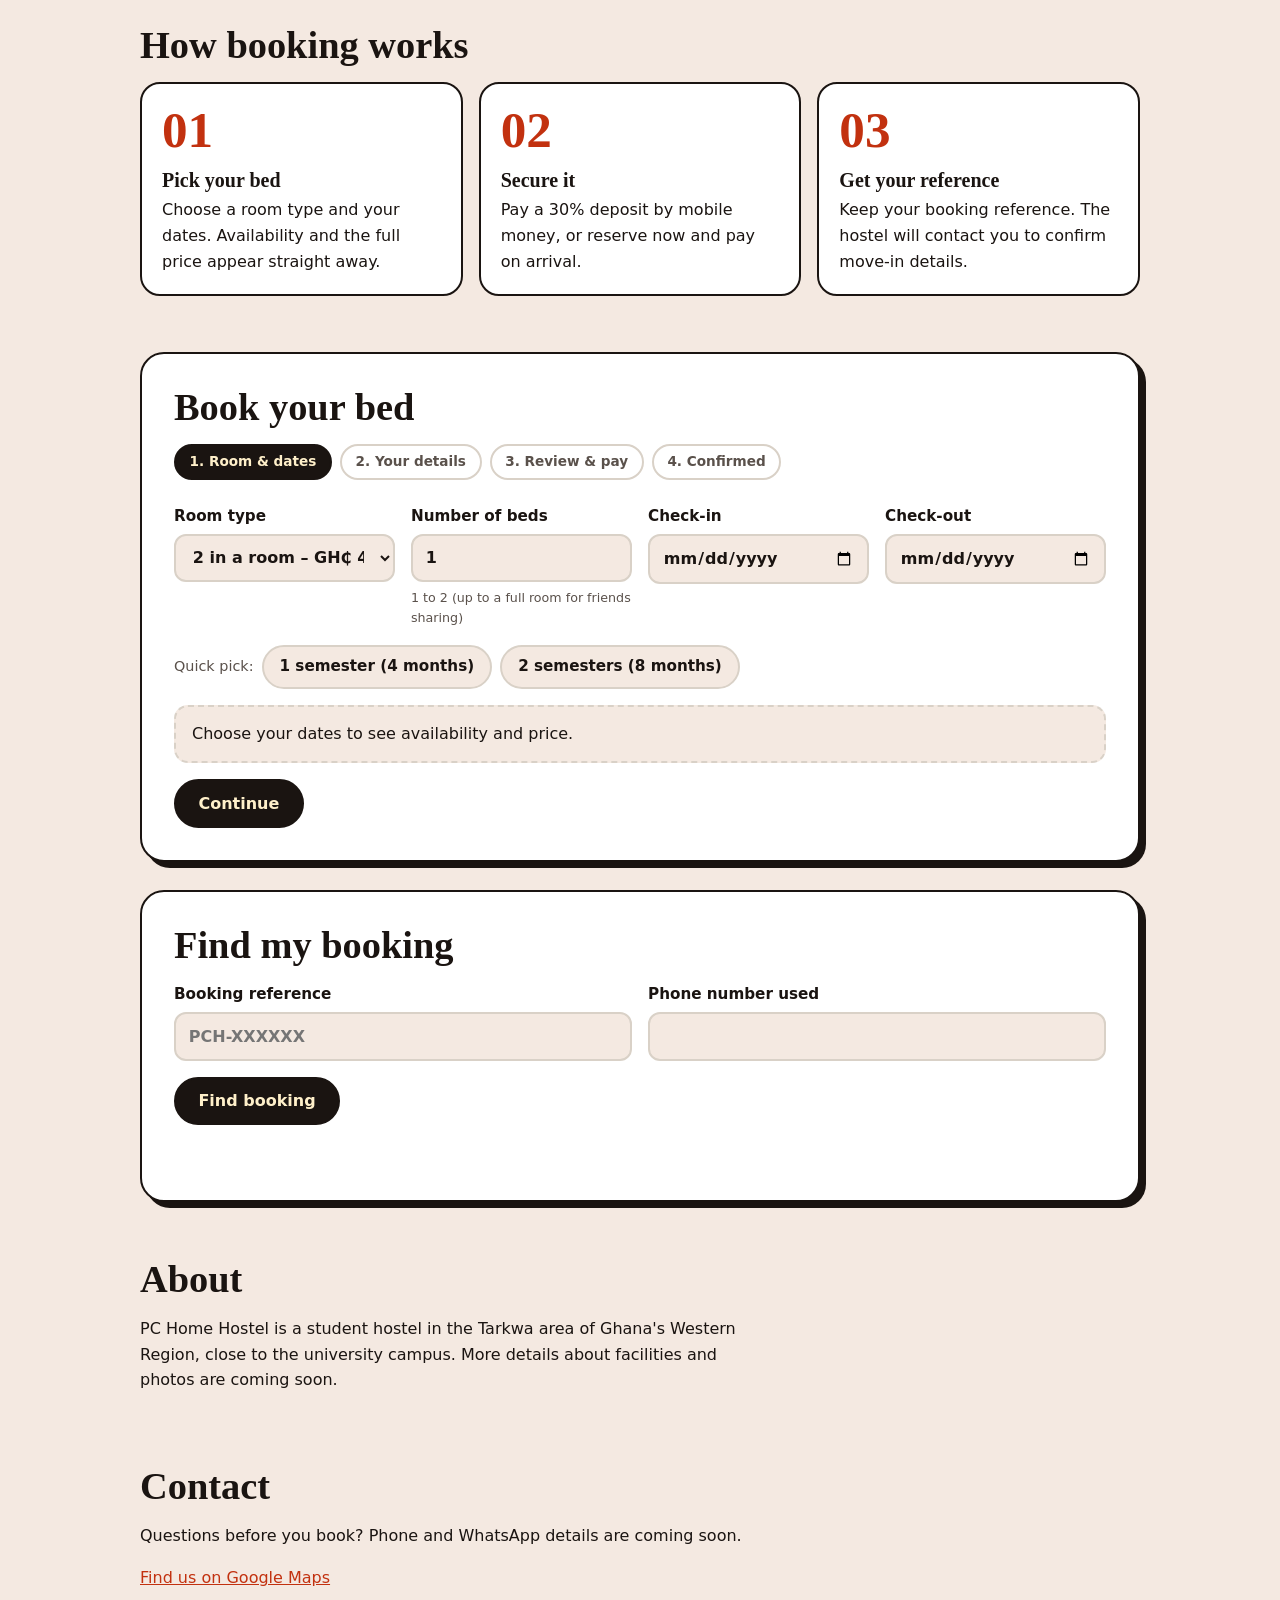
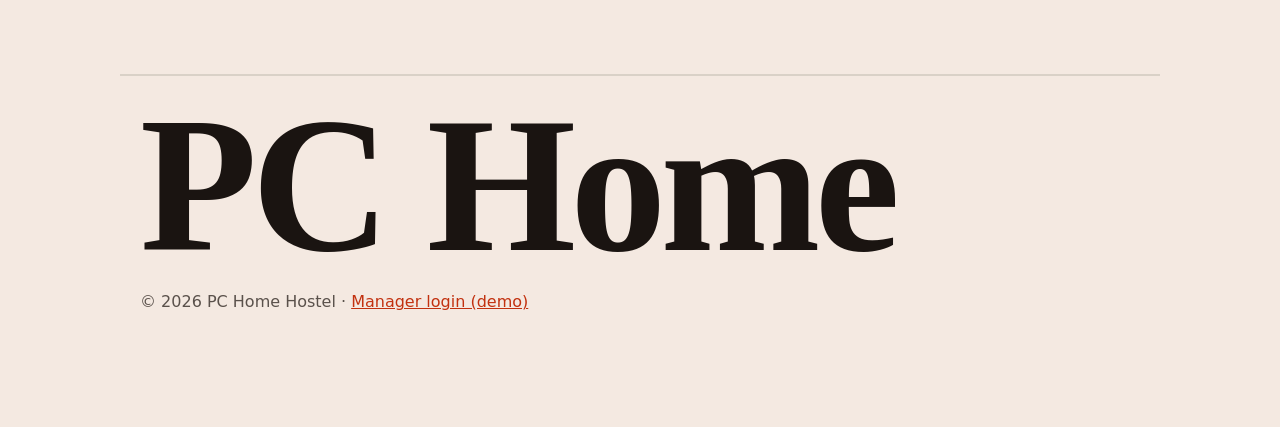
==== commit 4a8a1fc3: "New look: highlighted headline, illustrated hostel, marquee band, room floor plans, editorial steps " ====
--- a/index.html
+++ b/index.html
@@ -23,19 +23,39 @@
 
   <main id="top">
     <section class="hero">
-      <p class="eyebrow">Student accommodation &middot; Tarkwa, Western Region</p>
-      <h1>Your bed near campus, booked in minutes</h1>
-      <p class="lead">Choose a room for 2 or for 4, see the full price up front, and secure your bed with a deposit.</p>
-      <div class="actions">
-        <a class="button" href="#book">Book a bed</a>
-        <a class="button ghost" href="#rooms">See prices</a>
+      <div class="hero-text">
+        <p class="eyebrow">Student hostel &middot; Tarkwa, Western Region</p>
+        <h1>Your <span class="hl hl-orange">home</span> near <span class="hl hl-purple">campus</span>, booked in minutes.</h1>
+        <p class="lead">Choose a room for 2 or for 4, see the full price up front, and secure your bed with a deposit.</p>
+        <div class="actions">
+          <a class="button" href="#book">Book a bed</a>
+          <a class="button ghost" href="#rooms">See prices</a>
+        </div>
+        <ul class="facts">
+          <li>2 or 4 students per room</li>
+          <li>Price shown up front</li>
+          <li>Deposit secures your bed</li>
+        </ul>
       </div>
-      <ul class="facts">
-        <li>2 or 4 students per room</li>
-        <li>Price shown up front</li>
-        <li>Deposit secures your bed</li>
-      </ul>
-    </section>
+      <div class="hero-art" aria-hidden="true">
+        <svg viewBox="0 0 320 360" role="presentation">
+          <circle cx="262" cy="58" r="30" fill="#FFB200"/>
+          <path d="M30 92 L160 30 L290 92 Z" fill="#1A1411"/>
+          <rect x="40" y="88" width="240" height="250" rx="10" fill="#1A1411"/>
+          <rect x="58" y="96" width="34" height="30" rx="4" fill="#FFF0CA"/><rect x="110" y="96" width="34" height="30" rx="4" fill="#FF431E"/><rect x="162" y="96" width="34" height="30" rx="4" fill="#FFF0CA"/><rect x="214" y="96" width="34" height="30" rx="4" fill="#B98CFF"/><rect x="58" y="144" width="34" height="30" rx="4" fill="#FFB200"/><rect x="110" y="144" width="34" height="30" rx="4" fill="#FFF0CA"/><rect x="162" y="144" width="34" height="30" rx="4" fill="#1F6B4F"/><rect x="214" y="144" width="34" height="30" rx="4" fill="#FFF0CA"/><rect x="58" y="192" width="34" height="30" rx="4" fill="#FF431E"/><rect x="110" y="192" width="34" height="30" rx="4" fill="#FFF0CA"/><rect x="162" y="192" width="34" height="30" rx="4" fill="#FFF0CA"/><rect x="214" y="192" width="34" height="30" rx="4" fill="#B98CFF"/><rect x="58" y="240" width="34" height="30" rx="4" fill="#FFF0CA"/><rect x="110" y="240" width="34" height="30" rx="4" fill="#FFB200"/><rect x="162" y="240" width="34" height="30" rx="4" fill="#FFF0CA"/><rect x="214" y="240" width="34" height="30" rx="4" fill="#FF431E"/>
+          <rect x="132" y="290" width="56" height="48" rx="6" fill="#FFF0CA"/>
+          <rect x="96" y="268" width="128" height="16" rx="8" fill="#FF431E"/>
+          <text x="160" y="280.5" text-anchor="middle" font-family="system-ui, sans-serif" font-size="10" font-weight="800" letter-spacing="2" fill="#1A1411">PC HOME</text>
+          <rect x="0" y="336" width="320" height="24" rx="6" fill="#1F6B4F"/>
+        </svg>
+        <p class="art-tag">Your room near campus is waiting.</p>
+      </div>
+    </section>
+
+    <div class="marquee" aria-hidden="true"><div class="marquee-track">
+      <span>2 in a room</span><span>4 in a room</span><span>Pay your deposit by mobile money</span><span>Price shown up front</span><span>Tarkwa, Western Region</span>
+      <span>2 in a room</span><span>4 in a room</span><span>Pay your deposit by mobile money</span><span>Price shown up front</span><span>Tarkwa, Western Region</span>
+    </div></div>
 
     <section id="rooms">
       <h2>Room types</h2>
@@ -172,6 +192,7 @@
   </main>
 
   <footer class="site-footer">
+    <p class="wordmark" aria-hidden="true">PC Home</p>
     <p>&copy; <span id="year"></span> PC Home Hostel &middot; <a href="admin.html">Manager login (demo)</a></p>
   </footer>
   <a class="button sticky-cta" id="sticky" href="#book">Book a bed</a>
--- a/style.css
+++ b/style.css
@@ -1,8 +1,8 @@
 /* PC Home Hostel: bold colour-block student look.
    Contrast checked: ink on orange 5.3:1, white on deep orange 5.6:1, white on green 6.4:1. */
 :root {
-  --ink: #1A1411; --cream: #FFF0CA; --orange: #FF431E; --green: #1F6B4F;
-  --bg: #F6F3EE; --fg: #1A1411; --muted: #5A514B; --surface: #FFFFFF; --line: #D9D1C7;
+  --ink: #1A1411; --cream: #FFF0CA; --orange: #FF431E; --green: #1F6B4F; --purple: #B98CFF; --amber: #FFB200;
+  --bg: #F4E9E1; --fg: #1A1411; --muted: #5A514B; --surface: #FFFFFF; --line: #D9D1C7;
   --link: #C2310F; --btn-bg: #1A1411; --btn-fg: #FFF0CA;
   --good: #166534; --good-bg: #DCFCE7; --bad: #991B1B; --bad-bg: #FEE2E2; --warn: #854D0E; --warn-bg: #FEF3C7;
   --display: "Iowan Old Style", "Palatino Linotype", Palatino, "Book Antiqua", Georgia, serif;
@@ -15,7 +15,7 @@
 }
 * { box-sizing: border-box; }
 [hidden] { display: none !important; }
-html { scroll-behavior: smooth; }
+html { scroll-behavior: smooth; scroll-padding-top: 1rem; scroll-padding-bottom: 6rem; }
 body { margin: 0; background: var(--bg); color: var(--fg); font: 16px/1.6 var(--body); }
 a { color: var(--link); }
 :focus-visible { outline: 3px solid var(--link); outline-offset: 3px; }
@@ -39,23 +39,36 @@
 .button.ghost { background: transparent; color: var(--fg); border-color: var(--fg); }
 .button.danger { background: var(--bad-bg); color: var(--bad); border-color: var(--bad); }
 
-/* Hero: orange colour block, big serif type */
-.hero { background: var(--orange); color: var(--ink); border-radius: 28px; padding: clamp(2rem, 6vw, 4.5rem) clamp(1.25rem, 5vw, 3.5rem); margin-top: .5rem; }
-.eyebrow { margin: 0 0 1rem; font-size: .85rem; font-weight: 800; letter-spacing: .12em; text-transform: uppercase; }
-.hero h1 { font: 700 clamp(2.6rem, 9vw, 6rem)/.98 var(--display); letter-spacing: -.02em; margin: 0 0 1.25rem; max-width: 14ch; }
-.hero .lead { font-size: clamp(1.05rem, 2.4vw, 1.3rem); margin: 0 0 1.75rem; max-width: 34rem; }
-.hero .button { --btn-bg: var(--ink); --btn-fg: var(--cream); }
-.hero .button.ghost { background: transparent; color: var(--ink); border-color: var(--ink); }
+/* Hero: big type with highlight pills + illustrated hostel */
+.hero { display: grid; grid-template-columns: 1.25fr .9fr; gap: clamp(1.5rem, 4vw, 3rem); align-items: center; padding: clamp(1.5rem, 5vw, 3.5rem) 0 2rem; }
+.eyebrow { margin: 0 0 1rem; font-size: .85rem; font-weight: 800; letter-spacing: .12em; text-transform: uppercase; color: var(--muted); }
+.hero h1 { font: 700 clamp(2.7rem, 7.5vw, 5.6rem)/1.02 var(--display); letter-spacing: -.02em; margin: 0 0 1.25rem; }
+.hl { display: inline-block; color: var(--ink); padding: 0 .22em .06em; border-radius: .3em; line-height: 1.05; }
+.hl-orange { background: var(--orange); transform: rotate(-2deg); }
+.hl-purple { background: var(--purple); transform: rotate(1.5deg); }
+.hero .lead { font-size: clamp(1.05rem, 2.2vw, 1.25rem); color: var(--muted); margin: 0 0 1.75rem; max-width: 32rem; }
 .actions { display: flex; gap: .75rem; flex-wrap: wrap; }
 .facts { list-style: none; display: flex; flex-wrap: wrap; gap: .5rem; padding: 0; margin: 1.75rem 0 0; }
-.facts li { font-size: .9rem; font-weight: 600; padding: .3rem .85rem; border: 2px solid var(--ink); border-radius: 999px; }
+.facts li { font-size: .9rem; font-weight: 600; padding: .3rem .85rem; border: 2px solid var(--fg); border-radius: 999px; }
 .facts li::before { content: "\2713  "; font-weight: 800; }
+.hero-art { background: var(--orange); border-radius: 28px; padding: 1.75rem 1.5rem 1.25rem; transform: rotate(1.5deg); box-shadow: 8px 8px 0 var(--fg); }
+.hero-art svg { display: block; width: 100%; height: auto; }
+.art-tag { margin: .9rem 0 0; color: var(--ink); font-weight: 700; font-size: .9rem; text-align: center; }
+@media (max-width: 760px) { .hero { grid-template-columns: 1fr; } .hero-art { max-width: 340px; justify-self: center; transform: rotate(1deg); } }
+
+/* Marquee band */
+.marquee { background: var(--fg); color: var(--bg); overflow: hidden; border-radius: 999px; margin: 1rem 0 .5rem; }
+.marquee-track { display: flex; width: max-content; animation: marquee 32s linear infinite; }
+.marquee span { padding: .85rem 1.5rem; font-weight: 800; letter-spacing: .06em; text-transform: uppercase; font-size: .9rem; white-space: nowrap; }
+.marquee span::after { content: "\2726"; margin-left: 3rem; }
+@keyframes marquee { to { transform: translateX(-50%); } }
 
 /* Room cards: colour blocks */
 .cards { display: grid; gap: 1rem; grid-template-columns: repeat(auto-fit, minmax(260px, 1fr)); }
 #room-cards .card { border-radius: 24px; padding: 1.5rem; display: flex; flex-direction: column; align-items: flex-start; gap: .35rem; min-height: 270px; }
 #room-cards .card:nth-child(odd) { background: var(--orange); color: var(--ink); --btn-bg: var(--ink); --btn-fg: var(--cream); }
 #room-cards .card:nth-child(even) { background: var(--green); color: #fff; --btn-bg: var(--cream); --btn-fg: var(--ink); }
+#room-cards .card .plan { width: 100%; max-width: 220px; height: auto; margin-bottom: .75rem; }
 #room-cards .card h3 { margin: 0; font: 700 clamp(1.6rem, 4vw, 2.1rem)/1.1 var(--display); }
 #room-cards .card p { margin: 0; }
 #room-cards .card .price { font: 700 clamp(2rem, 6vw, 2.8rem)/1.05 var(--display); margin-top: .75rem; }
@@ -69,8 +82,8 @@
 
 /* How it works */
 .how { list-style: none; counter-reset: h; display: grid; gap: 1rem; grid-template-columns: repeat(auto-fit, minmax(220px, 1fr)); padding: 0; margin: 0; }
-.how li { counter-increment: h; background: var(--cream); color: var(--ink); border-radius: 20px; padding: 1.25rem; display: flex; flex-direction: column; gap: .35rem; }
-.how li::before { content: counter(h); width: 2.4rem; height: 2.4rem; display: grid; place-items: center; border-radius: 50%; background: var(--ink); color: var(--cream); font: 700 1.2rem var(--display); margin-bottom: .5rem; }
+.how li { counter-increment: h; background: var(--surface); border: 2px solid var(--fg); color: var(--fg); border-radius: 20px; padding: 1.25rem; display: flex; flex-direction: column; gap: .35rem; }
+.how li::before { content: "0" counter(h); font: 700 3.2rem/1 var(--display); color: var(--link); margin-bottom: .5rem; }
 .how strong { font: 700 1.25rem var(--display); }
 
 /* Panels, steps, forms */
@@ -107,11 +120,13 @@
 #about p, #contact p { max-width: 38rem; }
 .site-footer { padding-top: 1.5rem; padding-bottom: 6rem; color: var(--muted); border-top: 2px solid var(--line); margin-top: 2.5rem; }
 
+.wordmark { font: 700 clamp(4rem, 17vw, 12rem)/.9 var(--display); letter-spacing: -.03em; color: var(--fg); margin: 0 0 1rem; }
+
 /* Mobile "Book a bed" bar */
 .sticky-cta { display: none; }
 @media (max-width: 640px) {
   .sticky-cta { display: flex; position: fixed; left: 1rem; right: 1rem; bottom: 1rem; z-index: 10; box-shadow: 0 8px 24px rgba(0,0,0,.3); transition: opacity .2s, transform .2s; }
-  .sticky-cta.hide { opacity: 0; pointer-events: none; transform: translateY(1rem); }
+  .sticky-cta.hide, body:has(input:focus, select:focus, textarea:focus) .sticky-cta { opacity: 0; pointer-events: none; transform: translateY(1rem); }
   .summary { grid-template-columns: 1fr; gap: 0; } .summary dd { margin-bottom: .6rem; }
   .panel { box-shadow: 4px 4px 0 var(--fg); }
 }
@@ -141,5 +156,5 @@
   tr { border: 2px solid var(--line); border-radius: 14px; margin-bottom: .75rem; padding: .4rem .7rem; background: var(--bg); }
   td { border: 0; padding: .25rem 0; } td::before { content: attr(data-label) ": "; color: var(--muted); font-weight: 700; }
 }
-@media (prefers-reduced-motion: reduce) { html { scroll-behavior: auto; } .button, .sticky-cta { transition: none; } .button:hover { transform: none; box-shadow: none; } }
-@media print { .demo-banner, .site-header, .site-footer, .actions, #rooms, #how, #lookup, #about, #contact, .steps, .hero, .sticky-cta { display: none !important; } .panel { box-shadow: none; } }
+@media (prefers-reduced-motion: reduce) { .marquee-track { animation: none; } html { scroll-behavior: auto; } .button, .sticky-cta { transition: none; } .button:hover { transform: none; box-shadow: none; } }
+@media print { .demo-banner, .site-header, .site-footer, .actions, #rooms, #how, #lookup, .marquee, .wordmark, #about, #contact, .steps, .hero, .sticky-cta { display: none !important; } .panel { box-shadow: none; } }
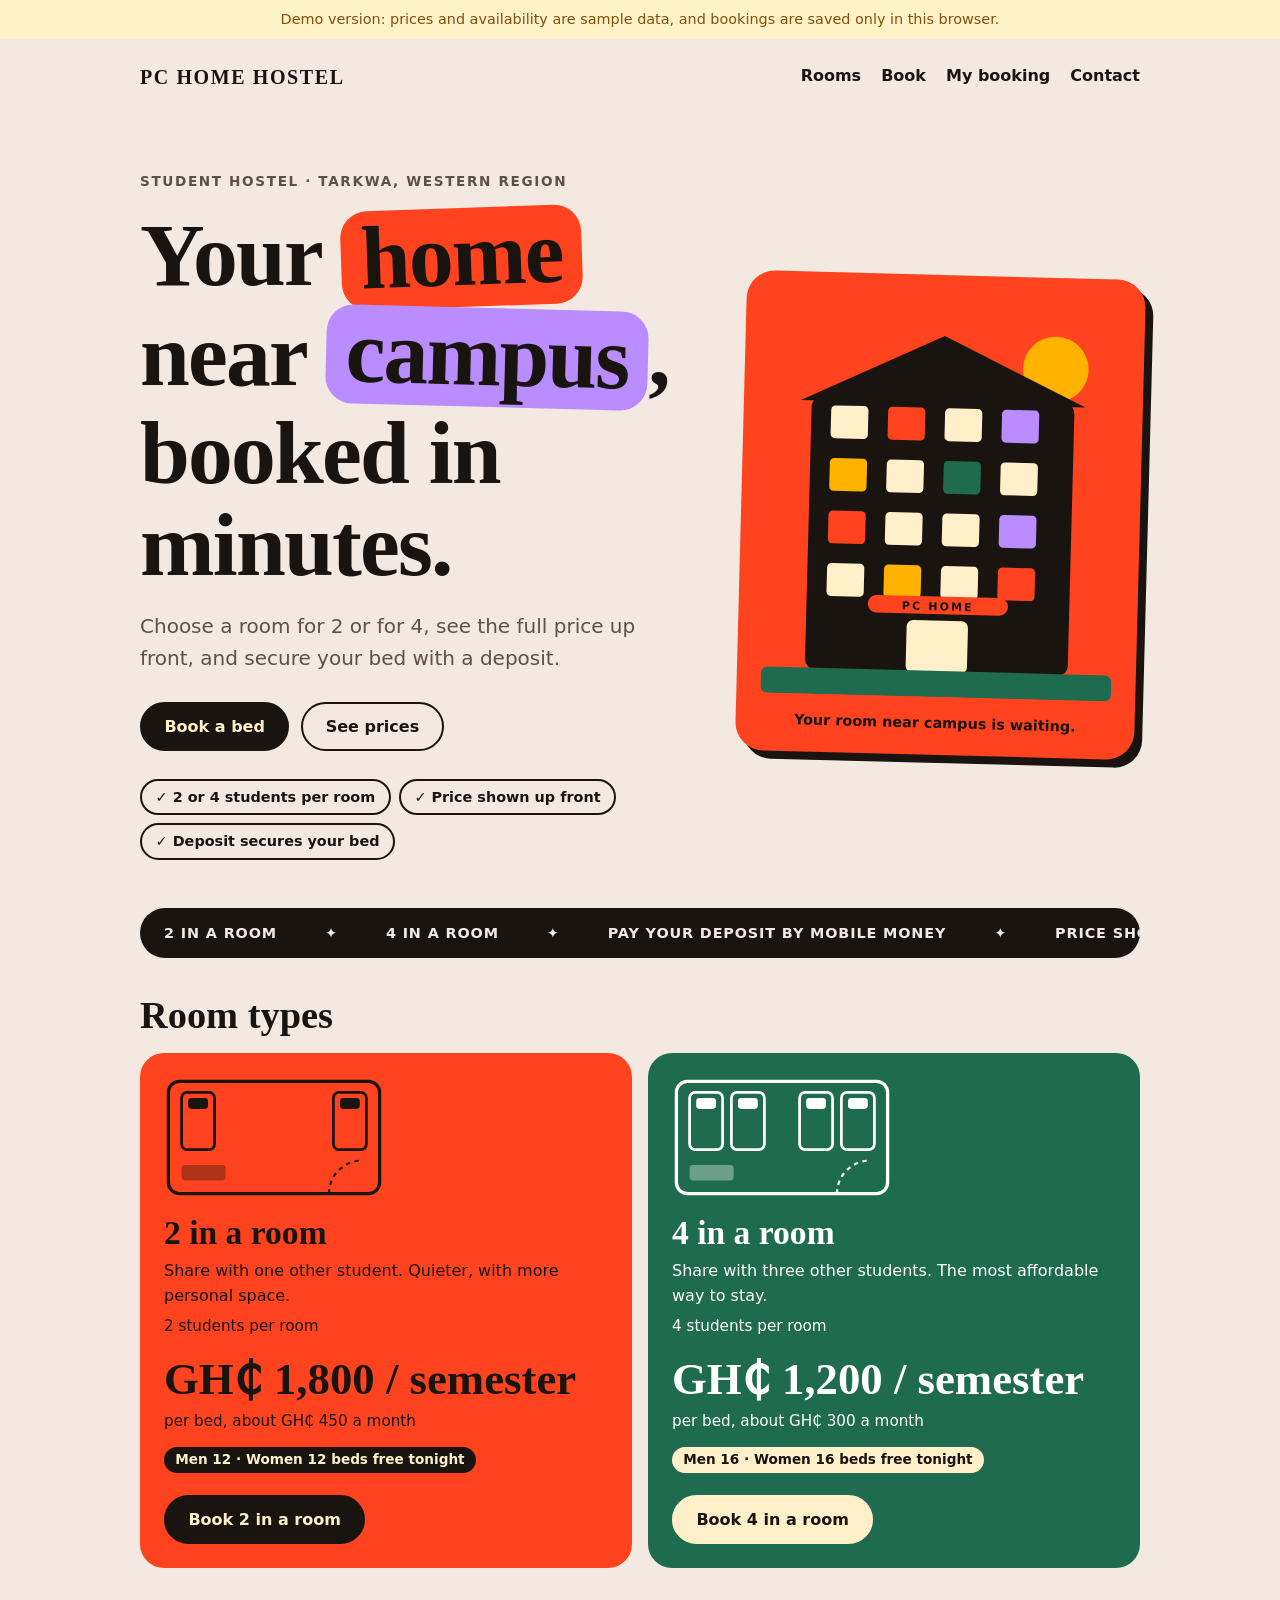
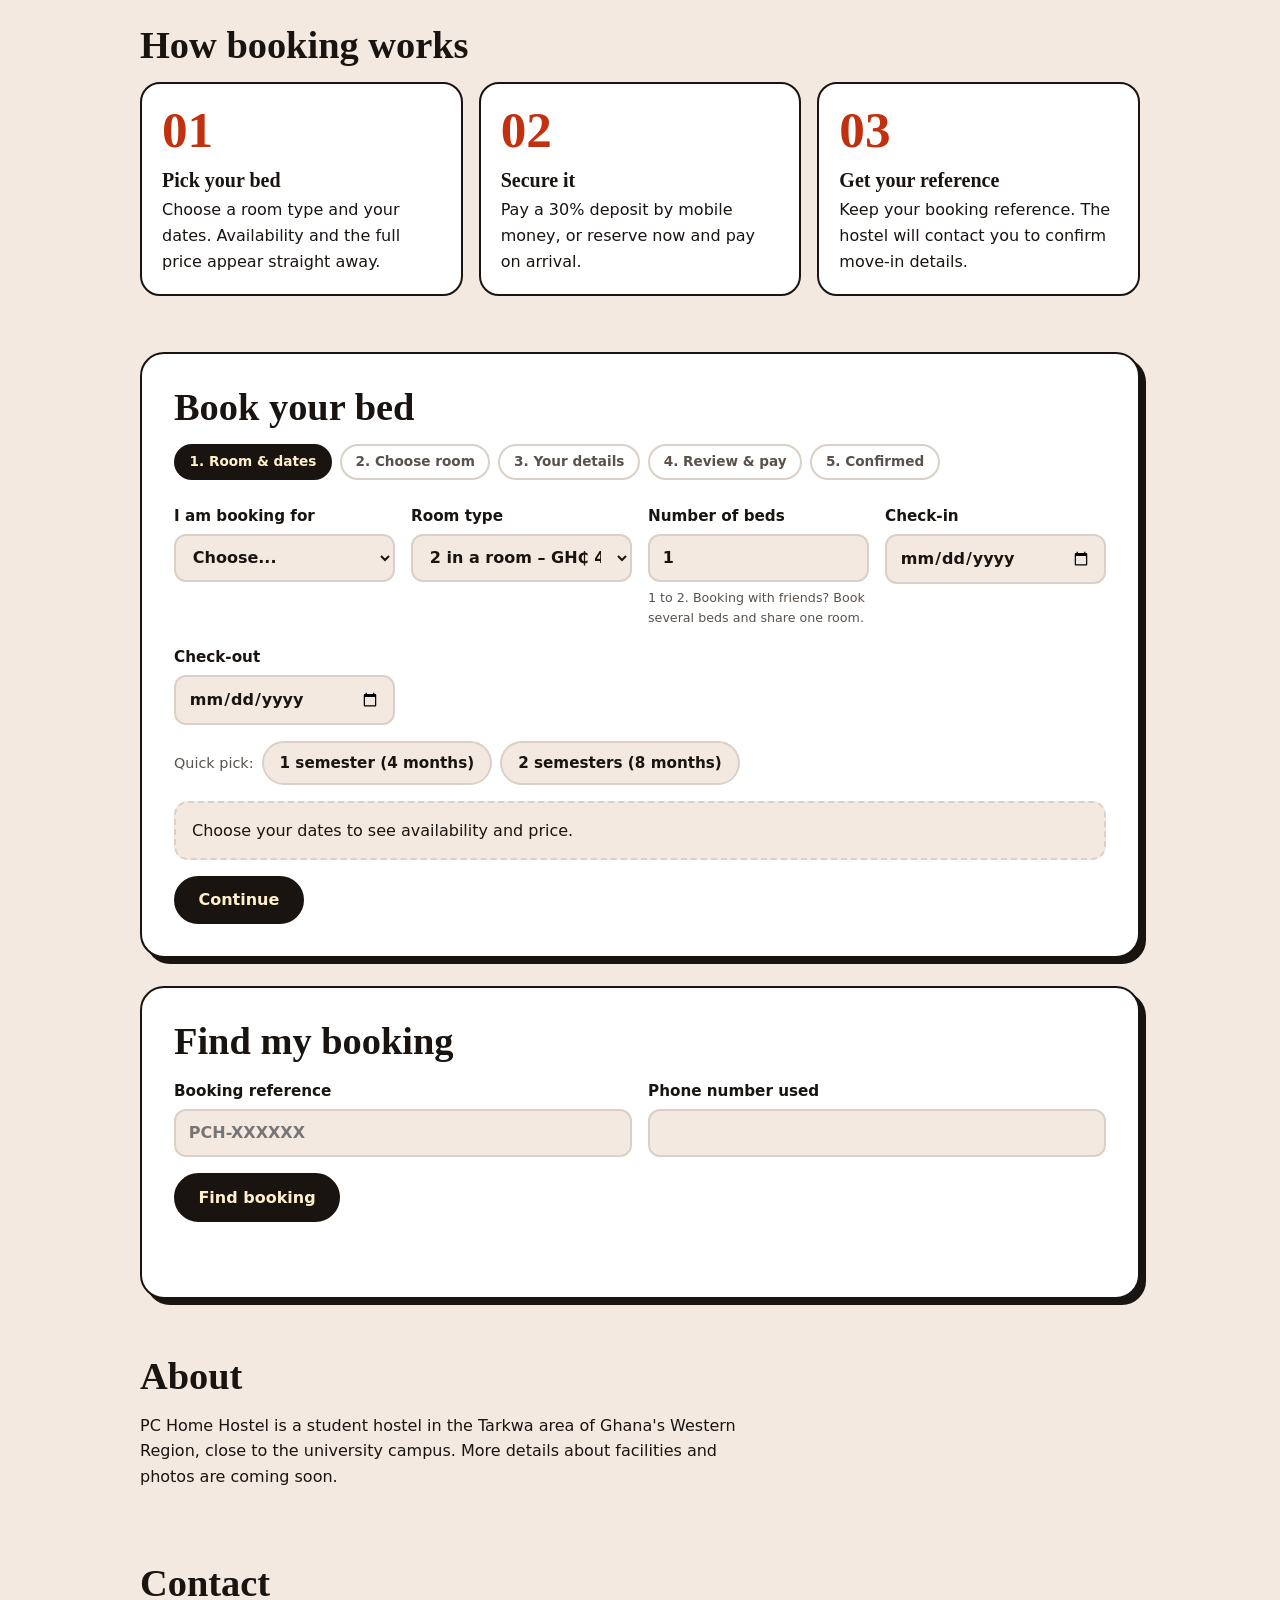
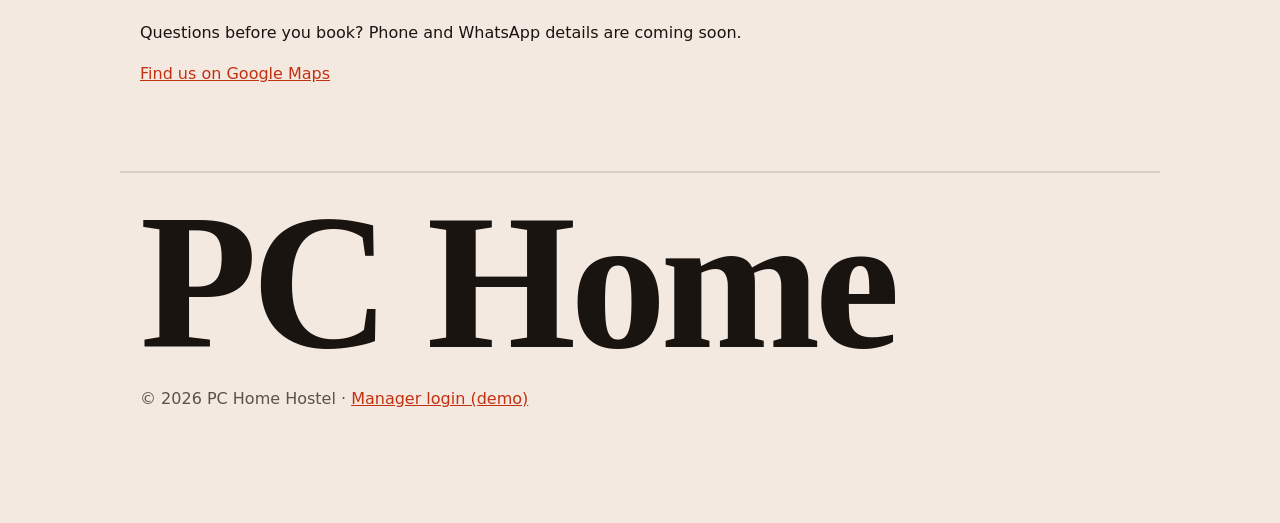
==== commit a69607ad: "Add room picker: search, browse by floor, any-room option, gender split, per-room availability - Stu" ====
--- a/index.html
+++ b/index.html
@@ -74,12 +74,19 @@
     <section id="book" class="panel">
       <h2>Book your bed</h2>
       <ol class="steps" id="steps" aria-label="Booking steps">
-        <li>Room &amp; dates</li><li>Your details</li><li>Review &amp; pay</li><li>Confirmed</li>
+        <li>Room &amp; dates</li><li>Choose room</li><li>Your details</li><li>Review &amp; pay</li><li>Confirmed</li>
       </ol>
 
       <!-- Step 1 -->
       <form id="step1" class="step" novalidate>
         <div class="grid">
+          <label>I am booking for
+            <select id="gender" required>
+              <option value="">Choose...</option>
+              <option value="male">Male</option>
+              <option value="female">Female</option>
+            </select>
+          </label>
           <label>Room type
             <select id="type" required></select>
           </label>
@@ -101,6 +108,27 @@
         </div>
         <div id="quote" class="quote" aria-live="polite">Choose your dates to see availability and price.</div>
         <button class="button" id="to-details" type="submit">Continue</button>
+      </form>
+
+      <!-- Choose room -->
+      <form id="steproom" class="step" hidden novalidate>
+        <h3 id="room-title" tabindex="-1">Choose your room</h3>
+        <p class="note" id="room-intro"></p>
+        <p class="meta" id="room-sample" hidden>These are sample rooms for the demo. The manager loads the real room list.</p>
+        <div class="room-tools">
+          <label>Find a room number
+            <input id="room-search" type="search" placeholder="For example A104" autocomplete="off">
+          </label>
+          <button class="button ghost" type="button" id="any-room">Give me any available room</button>
+        </div>
+        <p class="note" id="room-note" role="status"></p>
+        <div id="room-grid" class="room-grid"></div>
+        <p class="picked" id="room-picked"></p>
+        <p class="error" id="err-room" role="alert"></p>
+        <div class="actions">
+          <button class="button ghost" type="button" data-back="1">Back</button>
+          <button class="button" id="room-continue" type="submit" disabled>Continue</button>
+        </div>
       </form>
 
       <!-- Step 2 -->
@@ -121,7 +149,7 @@
         </div>
         <p class="error" id="err2" role="alert"></p>
         <div class="actions">
-          <button class="button ghost" type="button" data-back="1">Back</button>
+          <button class="button ghost" type="button" data-back="2">Back</button>
           <button class="button" type="submit">Continue</button>
         </div>
       </form>
@@ -144,7 +172,7 @@
         </fieldset>
         <p class="error" id="err3" role="alert"></p>
         <div class="actions">
-          <button class="button ghost" type="button" data-back="2">Back</button>
+          <button class="button ghost" type="button" data-back="3">Back</button>
           <button class="button" id="confirm" type="submit">Confirm booking</button>
         </div>
       </form>
--- a/style.css
+++ b/style.css
@@ -158,3 +158,22 @@
 }
 @media (prefers-reduced-motion: reduce) { .marquee-track { animation: none; } html { scroll-behavior: auto; } .button, .sticky-cta { transition: none; } .button:hover { transform: none; box-shadow: none; } }
 @media print { .demo-banner, .site-header, .site-footer, .actions, #rooms, #how, #lookup, .marquee, .wordmark, #about, #contact, .steps, .hero, .sticky-cta { display: none !important; } .panel { box-shadow: none; } }
+
+/* Room picker */
+#room-title { margin: 0 0 .25rem; font: 700 1.5rem var(--display); }
+.room-tools { display: flex; gap: 1rem; align-items: flex-end; flex-wrap: wrap; margin: 1rem 0 .5rem; }
+.room-tools label { flex: 1 1 220px; }
+.room-grid { display: grid; gap: 1.25rem; margin: 1rem 0; }
+.floor h4 { margin: 0 0 .5rem; font: 700 1rem var(--body); color: var(--muted); letter-spacing: .04em; text-transform: uppercase; }
+.room-row { display: grid; gap: .6rem; grid-template-columns: repeat(auto-fill, minmax(104px, 1fr)); }
+.room-tile { display: flex; flex-direction: column; align-items: flex-start; gap: .1rem; min-height: 64px; padding: .6rem .75rem; border: 2px solid var(--fg); border-radius: 14px; background: var(--bg); color: var(--fg); font: inherit; cursor: pointer; text-align: left; }
+.room-tile strong { font: 700 1.1rem var(--display); }
+.room-tile span { font-size: .85rem; color: var(--muted); }
+.room-tile:hover:not(:disabled) { background: var(--cream); color: var(--ink); border-color: var(--ink); }
+.room-tile:hover:not(:disabled) span { color: var(--ink); }
+.room-tile[aria-pressed="true"] { background: var(--btn-bg); color: var(--btn-fg); border-color: var(--btn-bg); }
+.room-tile[aria-pressed="true"] span { color: var(--btn-fg); }
+.room-tile:disabled { border-style: dashed; border-color: var(--line); cursor: not-allowed; opacity: .75; }
+.picked { margin: 0 0 .5rem; font-weight: 700; }
+textarea { font: 14px/1.5 ui-monospace, Menlo, Consolas, monospace; padding: .75rem; border: 2px solid var(--line); border-radius: 12px; background: var(--bg); color: var(--fg); width: 100%; resize: vertical; }
+select.mini { max-width: 11rem; }
